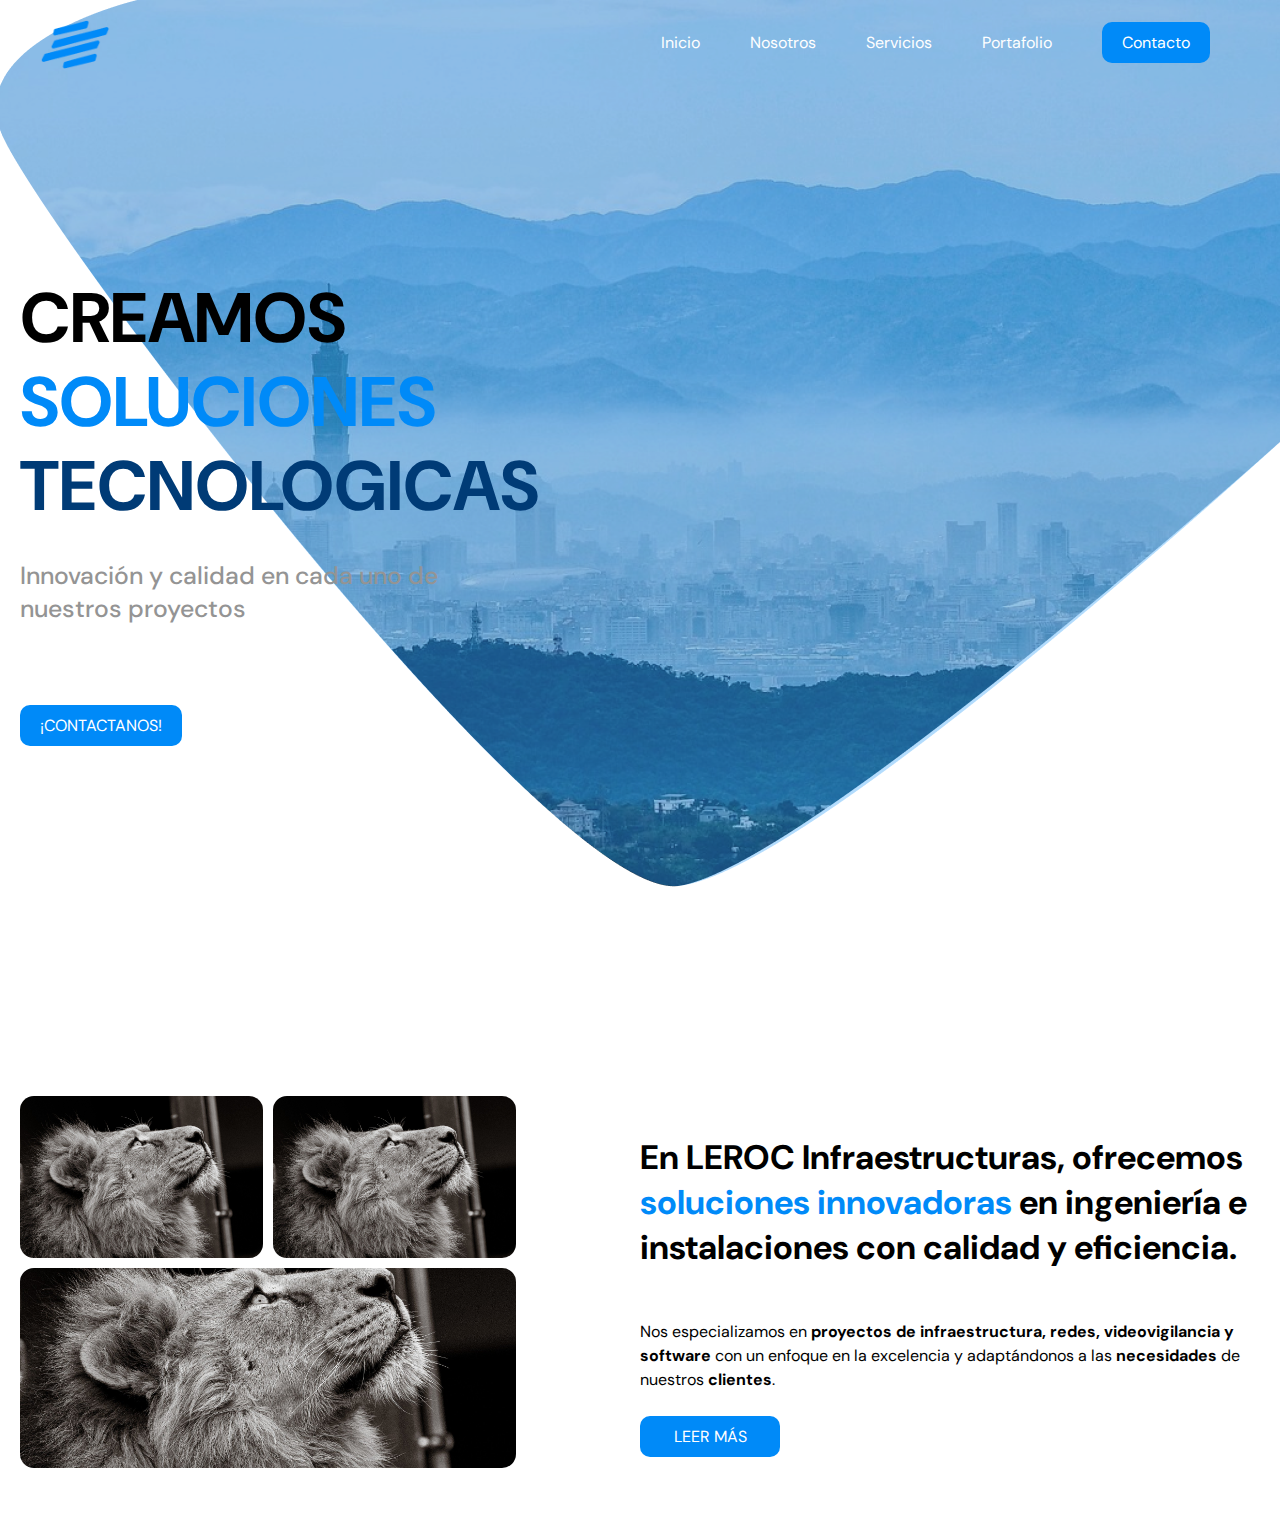
==== index.html @ 9744e95a "Primer Commit" ====
<!DOCTYPE html>
<html lang="es">
<head>
    <meta charset="UTF-8">
    <meta name="viewport" content="width=device-width, initial-scale=1.0">
    <title>Leroc Infraestructuras</title>
    <link rel="stylesheet" href="https://fonts.googleapis.com/css2?family=DM+Sans:wght@400;700&display=swap">
    <link rel="stylesheet" href="css/inicio.css">
    <link rel="icon"  href="images/logochido.png" type="image/x-icon">
</head>
<body>
    <div class="contenedor-principal">
        <header class="main-header slide-in-fwd-center">
            <div class="logo">
                <a href="#inicio">
                    <img src="images/logochido.png" id="logo" alt="Leroc Infraestructuras Logo">
                </a>
            </div>
            <nav class="nav-menu">
                <ul>
                    <li><a href="#inicio">Inicio</a></li>
                    <li><a href="#nosotros">Nosotros</a></li>
                    <li><a href="#servicios">Servicios</a></li>
                    <li><a href="#portafolio">Portafolio</a></li>
                    <li><a href="#contacto" class="btn-contacto btn-contacto">Contacto</a></li>
                </ul>
            </nav>
        </header>
        <section class="hero-content">
            <h1>
                <p class="black-text slide-in-left">CREAMOS</p>
                <p class="blue-text slide-in-left-2">SOLUCIONES</p>
                <p class="dark-blue-text slide-in-left-3">TECNOLOGICAS</p>
            </h1>
            <p class="subtext tracking-in-expand">Innovación y calidad en cada uno de <br> nuestros proyectos</p>
            <a href="#contacto" class="btn-contacto slide-in-left-3">¡CONTACTANOS!</a>
        </section>
        <section class="services-section">
            <div class="services-container">
                <div class="services-images">
                    <img src="images/test.jpg" alt="Service 1" class="service-image">
                    <img src="images/test.jpg" alt="Service 2" class="service-image">
                    <img src="images/test.jpg" alt="Service 3" class="service-image large-image">
                </div>
                <div class="services-content">
                    <h2>En LEROC Infraestructuras, ofrecemos <span class="highlight">soluciones innovadoras</span> en ingeniería e instalaciones con calidad y eficiencia.</h2>
                    <p>Nos especializamos en <strong>proyectos de infraestructura, redes, videovigilancia y software</strong> con un enfoque en la excelencia y adaptándonos a las <strong>necesidades</strong> de nuestros <strong>clientes</strong>.</p>
                    <a href="#" class="cta-button">LEER MÁS</a>
                </div>
            </div>
        </section>
    </div>
</body>
</html>
---- css/inicio.css ----
body {
    background-image: url('../images/background_inicio.png');
    background-repeat: no-repeat;
    background-position: top right;
    margin: 0;
    padding: 0;
    font-family: 'DM Sans', sans-serif;
}


/* Contenedor Principal */
.contenedor-principal {
    max-width: 1500px;
    margin: 0 auto;
    padding: 0 20px;
}

#logo {
    width: 70px;
    cursor: pointer;
}

.slide-in-fwd-center {
	-webkit-animation: slide-in-fwd-center 1.6s cubic-bezier(0.250, 0.460, 0.450, 0.940) both;
	animation: slide-in-fwd-center 1.6s cubic-bezier(0.250, 0.460, 0.450, 0.940) both;
}

.main-header {
    background-color: transparent;
    padding: 20px;
    display: flex;
    justify-content: space-between;
    align-items: center;
    margin-bottom: 100px;
}

.nav-menu ul {
    list-style-type: none;
    padding: 0;
    margin: 0;
    display: flex;
}

.nav-menu ul li {
    margin-left: 20px;
    margin-right: 30px;
}

.nav-menu ul li a {
    text-decoration: none;
    color: white;
    font-weight: 400;
    letter-spacing: 0px;
}

/* Estilos para el texto principal */
.hero-content {
    text-align: left;
    padding: 50px 0;
}

.hero-content h1 {
    font-size: 3rem;
    font-weight: 700;
    line-height: 1.2;
    margin-bottom: 30px;
}

.hero-content h1 p {
    margin: 0; /* Remueve los márgenes por defecto de los párrafos */
    padding: 0; /* Remueve cualquier padding */
    font-size: 70px;
}

.slide-in-left {
	-webkit-animation: slide-in-left 0.3s cubic-bezier(0.250, 0.460, 0.450, 0.940) both;
	animation: slide-in-left 0.3s cubic-bezier(0.250, 0.460, 0.450, 0.940) both;
}

.slide-in-left-2 {
	-webkit-animation: slide-in-left 0.6s cubic-bezier(0.250, 0.460, 0.450, 0.940) both;
	animation: slide-in-left 0.6s cubic-bezier(0.250, 0.460, 0.450, 0.940) both;
}

.slide-in-left-3 {
	-webkit-animation: slide-in-left 0.9s cubic-bezier(0.250, 0.460, 0.450, 0.940) both;
	animation: slide-in-left 0.9s cubic-bezier(0.250, 0.460, 0.450, 0.940) both;
}

.black-text {
    color: black;
}

.blue-text {
    color: #008AF8;
}

.dark-blue-text {
    color: #003B76;
}

.subtext {
    font-size: 1.55rem;
    color: #949494;
    margin-bottom: 90px;
    font-weight: 500;
}

.tracking-in-expand {
	-webkit-animation: tracking-in-expand 0.9s cubic-bezier(0.215, 0.610, 0.355, 1.000) both;
	animation: tracking-in-expand 0.9s cubic-bezier(0.215, 0.610, 0.355, 1.000) both;
}

/* Estilos para el botón */
.btn-contacto {
    background-color: #008AF8;
    color: white;
    padding: 10px 20px;
    border-radius: 10px;
    text-decoration: none;
    display: inline-block;
    transition: background-color 0.3s ease;
    margin-top: -10px;
    cursor: pointer; /* Añadido para mejorar la usabilidad */
    font-weight: 400; /* Cambia a fuente regular */
}


.btn-contacto:hover {
    background-color: #005f99;
}

.bounce-top {
	-webkit-animation: bounce-top 1s both;
	animation: bounce-top 1s both;
}

.services-section {
    padding: 50px 0;
    margin-top: 100px;
}

.services-container {
    max-width: 1500px;
    margin: 0 auto;
    display: flex;
    justify-content: space-between;
    align-items: center;
    margin-top: 150px;
}

.services-images {
    width: 40%;
    display: grid;
    grid-template-columns: repeat(2, 1fr);
    grid-gap: 10px;

}

.service-image {
    width: 100%;
    height: auto;
    object-fit: cover;
    border-radius: 14px;
}

.large-image {
    grid-column: 1 / span 2;
    border-radius: 14px;
    height: 200px;
}

.services-content {
    width: 50%;
}

.services-content h2 {
    font-size: 34px;
    margin-bottom: 50px;
}

.highlight {
    color: #008AF8;
}

.services-content p {
    font-size: 16px;
    line-height: 1.5;
    margin-bottom: 24px;
}

.cta-button {
    display: inline-block;
    padding: 10px 20px;
    background-color: #008AF8;
    color: white;
    text-decoration: none;
    border-radius: 10px;
    font-weight: bold;
    width: 100px;
    text-align: center;
    font-weight: 400;
}

/* Responsive adjustments */
@media (max-width: 768px) {
    .services-container {
        flex-direction: column;
    }

    .services-images, .services-content {
        width: 100%;
    }

    .services-images {
        margin-bottom: 30px;
    }
}


/* Animaciones */

/* Animación para el h1 del header*/

@-webkit-keyframes slide-in-left {
    0% {
    -webkit-transform: translateX(-1000px);
    transform: translateX(-1000px);
    opacity: 0;
    }
    100% {
    -webkit-transform: translateX(0);
    transform: translateX(0);
    opacity: 1;
    }
}
@keyframes slide-in-left {
    0% {
    -webkit-transform: translateX(-1000px);
    transform: translateX(-1000px);
    opacity: 0;
    }
    100% {
    -webkit-transform: translateX(0);
    transform: translateX(0);
    opacity: 1;
    }
}

/* Animación para el Logotipo del header */

@-webkit-keyframes slide-in-fwd-center {
    0% {
    -webkit-transform: translateZ(-1400px);
    transform: translateZ(-1400px);
    opacity: 0;
    }
    100% {
    -webkit-transform: translateZ(0);
    transform: translateZ(0);
    opacity: 1;
    }
}
@keyframes slide-in-fwd-center {
    0% {
    -webkit-transform: translateZ(-1400px);
    transform: translateZ(-1400px);
    opacity: 0;
    }
    100% {
    -webkit-transform: translateZ(0);
    transform: translateZ(0);
    opacity: 1;
    }
}

/* Animación para el subtext */

@-webkit-keyframes tracking-in-expand {
    0% {
    letter-spacing: -0.5em;
    opacity: 0;
    }
    40% {
    opacity: 0.6;
    }
    100% {
    opacity: 1;
    }
}
@keyframes tracking-in-expand {
    0% {
    letter-spacing: -0.5em;
    opacity: 0;
    }
    40% {
    opacity: 0.6;
    }
    100% {
    opacity: 1;
    }
}


/* Animación para el botón de ¡CONTACTANOS! */

@-webkit-keyframes bounce-top {
    0% {
    -webkit-transform: translateY(-45px);
    transform: translateY(-45px);
    -webkit-animation-timing-function: ease-in;
    animation-timing-function: ease-in;
    opacity: 1;
    }
    24% {
    opacity: 1;
    }
    40% {
    -webkit-transform: translateY(-24px);
    transform: translateY(-24px);
    -webkit-animation-timing-function: ease-in;
    animation-timing-function: ease-in;
    }
    65% {
    -webkit-transform: translateY(-12px);
    transform: translateY(-12px);
    -webkit-animation-timing-function: ease-in;
    animation-timing-function: ease-in;
    }
    82% {
    -webkit-transform: translateY(-6px);
    transform: translateY(-6px);
    -webkit-animation-timing-function: ease-in;
    animation-timing-function: ease-in;
    }
    93% {
    -webkit-transform: translateY(-4px);
    transform: translateY(-4px);
    -webkit-animation-timing-function: ease-in;
    animation-timing-function: ease-in;
    }
    25%,
    55%,
    75%,
    87% {
    -webkit-transform: translateY(0px);
    transform: translateY(0px);
    -webkit-animation-timing-function: ease-out;
    animation-timing-function: ease-out;
    }
    100% {
    -webkit-transform: translateY(0px);
    transform: translateY(0px);
    -webkit-animation-timing-function: ease-out;
    animation-timing-function: ease-out;
    opacity: 1;
    }
}
@keyframes bounce-top {
    0% {
    -webkit-transform: translateY(-45px);
    transform: translateY(-45px);
    -webkit-animation-timing-function: ease-in;
    animation-timing-function: ease-in;
    opacity: 1;
    }
    24% {
    opacity: 1;
    }
    40% {
    -webkit-transform: translateY(-24px);
    transform: translateY(-24px);
    -webkit-animation-timing-function: ease-in;
    animation-timing-function: ease-in;
    }
    65% {
    -webkit-transform: translateY(-12px);
    transform: translateY(-12px);
    -webkit-animation-timing-function: ease-in;
    animation-timing-function: ease-in;
    }
    82% {
    -webkit-transform: translateY(-6px);
    transform: translateY(-6px);
    -webkit-animation-timing-function: ease-in;
    animation-timing-function: ease-in;
    }
    93% {
    -webkit-transform: translateY(-4px);
    transform: translateY(-4px);
    -webkit-animation-timing-function: ease-in;
    animation-timing-function: ease-in;
    }
    25%,
    55%,
    75%,
    87% {
    -webkit-transform: translateY(0px);
    transform: translateY(0px);
    -webkit-animation-timing-function: ease-out;
    animation-timing-function: ease-out;
    }
    100% {
    -webkit-transform: translateY(0px);
    transform: translateY(0px);
    -webkit-animation-timing-function: ease-out;
    animation-timing-function: ease-out;
    opacity: 1;
    }
}
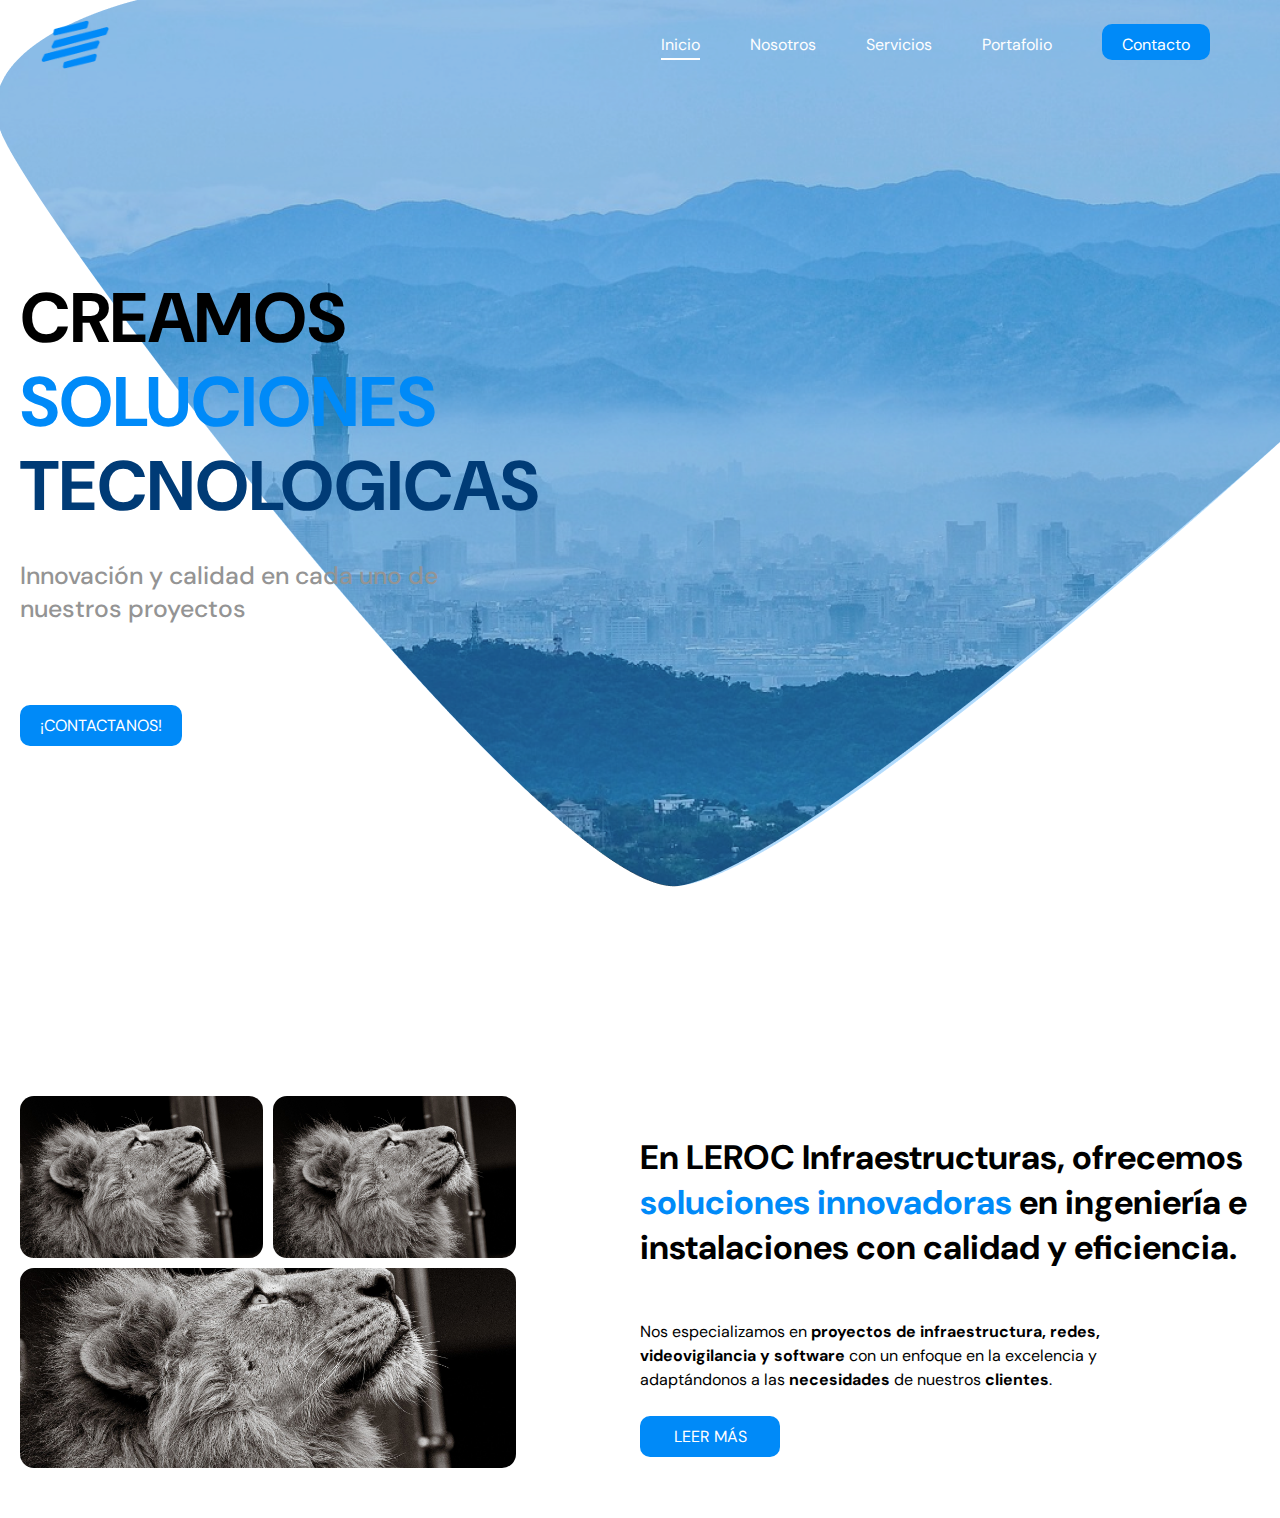
==== commit e4e15257: "Estilos necesarios para header y documentacion del css y js" ====
--- a/index.html
+++ b/index.html
@@ -18,7 +18,7 @@
             </div>
             <nav class="nav-menu">
                 <ul>
-                    <li><a href="#inicio">Inicio</a></li>
+                    <li><a href="#inicio" class="active">Inicio</a></li>
                     <li><a href="#nosotros">Nosotros</a></li>
                     <li><a href="#servicios">Servicios</a></li>
                     <li><a href="#portafolio">Portafolio</a></li>
@@ -35,14 +35,14 @@
             <p class="subtext tracking-in-expand">Innovación y calidad en cada uno de <br> nuestros proyectos</p>
             <a href="#contacto" class="btn-contacto slide-in-left-3">¡CONTACTANOS!</a>
         </section>
-        <section class="services-section">
-            <div class="services-container">
-                <div class="services-images">
-                    <img src="images/test.jpg" alt="Service 1" class="service-image">
-                    <img src="images/test.jpg" alt="Service 2" class="service-image">
-                    <img src="images/test.jpg" alt="Service 3" class="service-image large-image">
+        <section class="nosotros-section">
+            <div class="nosotros-container">
+                <div class="nosotros-images">
+                    <img src="images/test.jpg" alt="Service 1" class="nosotros-image">
+                    <img src="images/test.jpg" alt="Service 2" class="nosotros-image">
+                    <img src="images/test.jpg" alt="Service 3" class="nosotros-image large-image">
                 </div>
-                <div class="services-content">
+                <div class="nosotros-content">
                     <h2>En LEROC Infraestructuras, ofrecemos <span class="highlight">soluciones innovadoras</span> en ingeniería e instalaciones con calidad y eficiencia.</h2>
                     <p>Nos especializamos en <strong>proyectos de infraestructura, redes, videovigilancia y software</strong> con un enfoque en la excelencia y adaptándonos a las <strong>necesidades</strong> de nuestros <strong>clientes</strong>.</p>
                     <a href="#" class="cta-button">LEER MÁS</a>
--- a/css/inicio.css
+++ b/css/inicio.css
@@ -4,16 +4,17 @@
     background-position: top right;
     margin: 0;
     padding: 0;
-    font-family: 'DM Sans', sans-serif;
-}
-
-
+    font-family: 'DM Sans', sans-serif; /* Fuente que usamos en todo el texto de la página web */
+}
+
+/* Estilos del contenedor HERO */
 /* Contenedor Principal */
 .contenedor-principal {
     max-width: 1500px;
     margin: 0 auto;
     padding: 0 20px;
 }
+/* eSTILOS PARA EL LOGO */
 
 #logo {
     width: 70px;
@@ -25,6 +26,7 @@
 	animation: slide-in-fwd-center 1.6s cubic-bezier(0.250, 0.460, 0.450, 0.940) both;
 }
 
+/* Estilos del header */
 .main-header {
     background-color: transparent;
     padding: 20px;
@@ -51,6 +53,24 @@
     color: white;
     font-weight: 400;
     letter-spacing: 0px;
+    position: relative;
+    padding-bottom: 5px;
+}
+
+.nav-menu ul li a::after {
+    content: '';
+    position: absolute;
+    left: 0;
+    bottom: 0;
+    width: 100%;
+    height: 2px;
+    background-color: white;
+    transform: scaleX(0);
+    transition: transform 0.3s ease-in-out;
+}
+
+.nav-menu ul li a.active::after {
+    transform: scaleX(1);
 }
 
 /* Estilos para el texto principal */
@@ -111,7 +131,7 @@
 	animation: tracking-in-expand 0.9s cubic-bezier(0.215, 0.610, 0.355, 1.000) both;
 }
 
-/* Estilos para el botón */
+/* Estilos para el botón ¡CONTACTENOS!*/
 .btn-contacto {
     background-color: #008AF8;
     color: white;
@@ -135,12 +155,16 @@
 	animation: bounce-top 1s both;
 }
 
-.services-section {
+/*////////////////////////////////////////////////////////////////////////////*/
+
+/* Estilos para la sección de nosotros */
+
+.nosotros-section {
     padding: 50px 0;
     margin-top: 100px;
 }
 
-.services-container {
+.nosotros-container {
     max-width: 1500px;
     margin: 0 auto;
     display: flex;
@@ -149,7 +173,7 @@
     margin-top: 150px;
 }
 
-.services-images {
+.nosotros-images {
     width: 40%;
     display: grid;
     grid-template-columns: repeat(2, 1fr);
@@ -157,7 +181,7 @@
 
 }
 
-.service-image {
+.nosotros-image {
     width: 100%;
     height: auto;
     object-fit: cover;
@@ -170,11 +194,11 @@
     height: 200px;
 }
 
-.services-content {
+.nosotros-content {
     width: 50%;
 }
 
-.services-content h2 {
+.nosotros-content h2 {
     font-size: 34px;
     margin-bottom: 50px;
 }
@@ -183,10 +207,11 @@
     color: #008AF8;
 }
 
-.services-content p {
+.nosotros-content p {
     font-size: 16px;
     line-height: 1.5;
     margin-bottom: 24px;
+    max-width: 85%;
 }
 
 .cta-button {
@@ -217,6 +242,7 @@
     }
 }
 
+/*////////////////////////////////////////////////////////////////////////////*/
 
 /* Animaciones */
 
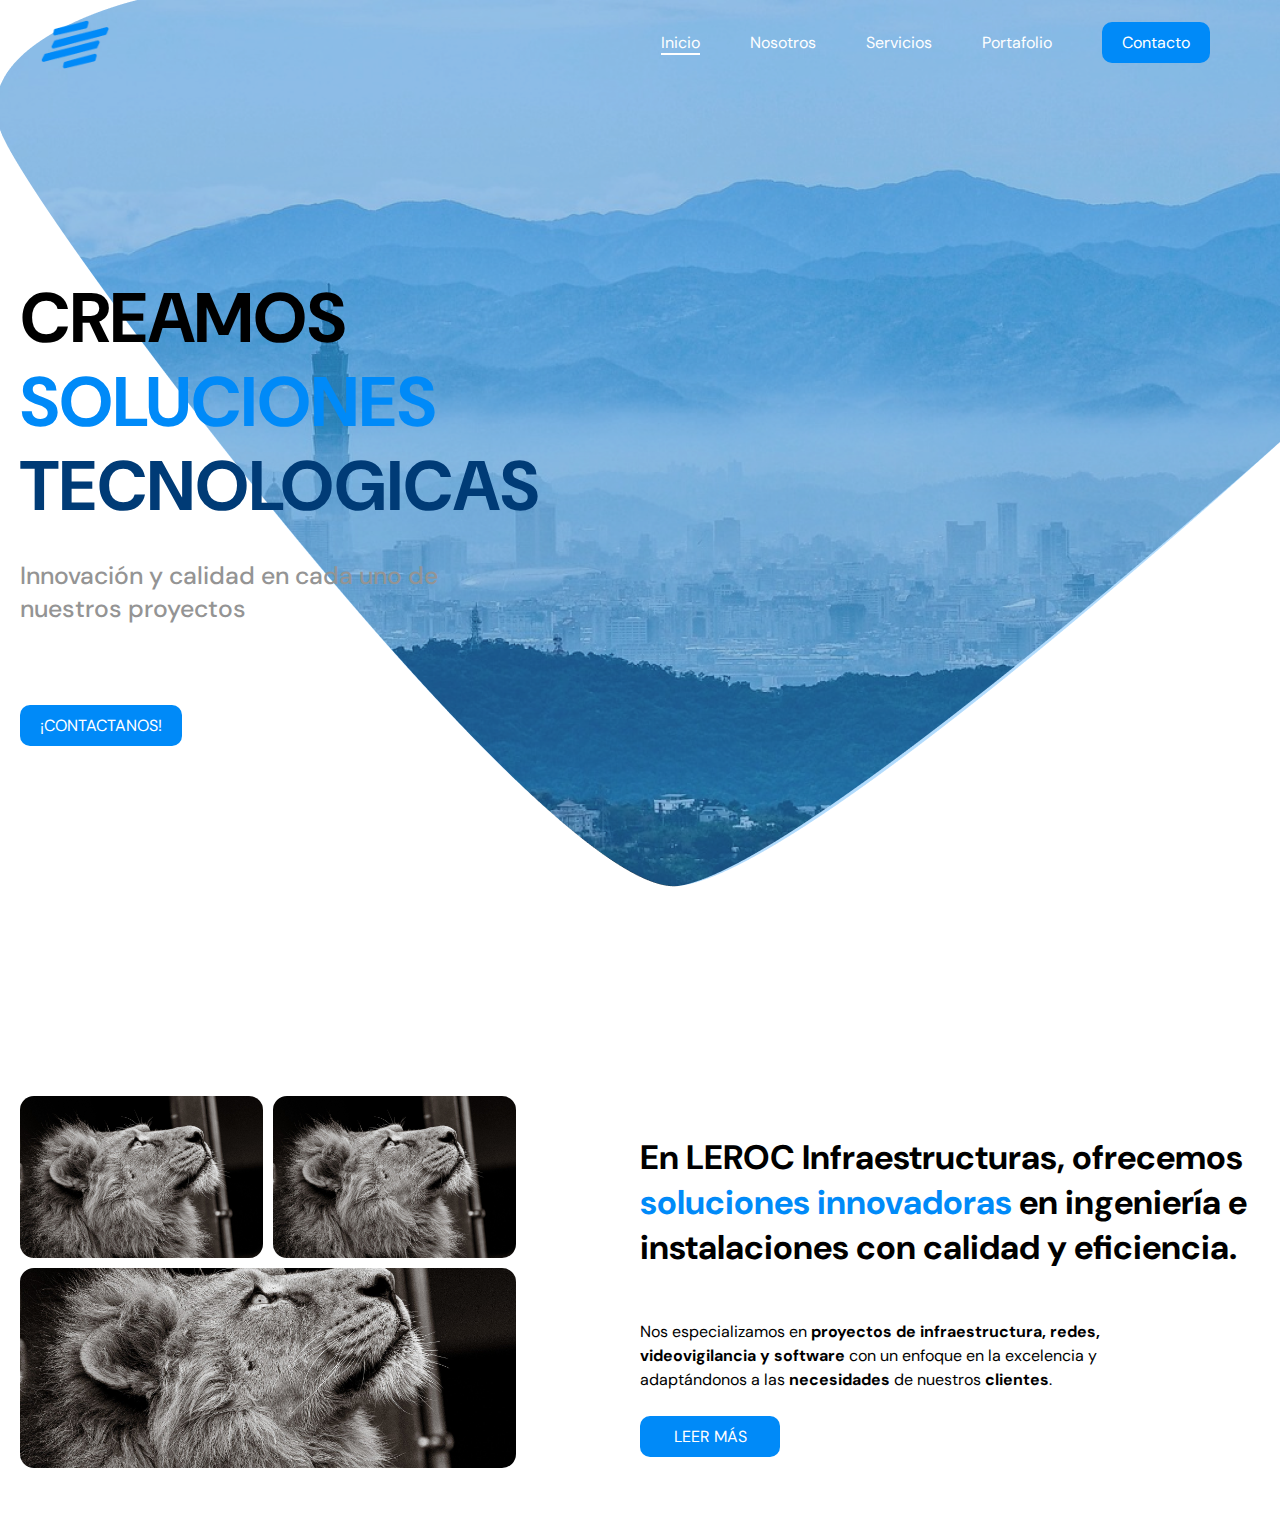
==== commit 0406aa0d: "Header fixed, line white done, except contact buton option in menu nv" ====
--- a/index.html
+++ b/index.html
@@ -10,19 +10,19 @@
 </head>
 <body>
     <div class="contenedor-principal">
-        <header class="main-header slide-in-fwd-center">
+        <header class="main-header">
             <div class="logo">
-                <a href="#inicio">
+                <a href="/index.html">
                     <img src="images/logochido.png" id="logo" alt="Leroc Infraestructuras Logo">
                 </a>
             </div>
             <nav class="nav-menu">
                 <ul>
-                    <li><a href="#inicio" class="active">Inicio</a></li>
-                    <li><a href="#nosotros">Nosotros</a></li>
-                    <li><a href="#servicios">Servicios</a></li>
-                    <li><a href="#portafolio">Portafolio</a></li>
-                    <li><a href="#contacto" class="btn-contacto btn-contacto">Contacto</a></li>
+                    <li><a href="/index.html" class="active">Inicio</a></li>
+                    <li><a href="/pages/nosotros.html">Nosotros</a></li>
+                    <li><a href="/servicios">Servicios</a></li>
+                    <li><a href="/portafolio">Portafolio</a></li>
+                    <li><a href="/contacto" class="btn-contacto btn-contacto">Contacto</a></li>
                 </ul>
             </nav>
         </header>
@@ -32,15 +32,15 @@
                 <p class="blue-text slide-in-left-2">SOLUCIONES</p>
                 <p class="dark-blue-text slide-in-left-3">TECNOLOGICAS</p>
             </h1>
-            <p class="subtext tracking-in-expand">Innovación y calidad en cada uno de <br> nuestros proyectos</p>
-            <a href="#contacto" class="btn-contacto slide-in-left-3">¡CONTACTANOS!</a>
+            <p class="subtext">Innovación y calidad en cada uno de <br> nuestros proyectos</p>
+            <a href="#contacto" class="btn-contacto">¡CONTACTANOS!</a>
         </section>
         <section class="nosotros-section">
             <div class="nosotros-container">
                 <div class="nosotros-images">
-                    <img src="images/test.jpg" alt="Service 1" class="nosotros-image">
-                    <img src="images/test.jpg" alt="Service 2" class="nosotros-image">
-                    <img src="images/test.jpg" alt="Service 3" class="nosotros-image large-image">
+                    <img src="images/test.jpg" alt="Service 1" class="nosotros-image slide-in-bottom">
+                    <img src="images/test.jpg" alt="Service 2" class="nosotros-image slide-in-bottom-2">
+                    <img src="images/test.jpg" alt="Service 3" class="nosotros-image large-image slide-in-bottom-3">
                 </div>
                 <div class="nosotros-content">
                     <h2>En LEROC Infraestructuras, ofrecemos <span class="highlight">soluciones innovadoras</span> en ingeniería e instalaciones con calidad y eficiencia.</h2>
--- a/css/inicio.css
+++ b/css/inicio.css
@@ -36,6 +36,7 @@
     margin-bottom: 100px;
 }
 
+/* Estilos existentes para el menú de navegación */
 .nav-menu ul {
     list-style-type: none;
     padding: 0;
@@ -54,25 +55,40 @@
     font-weight: 400;
     letter-spacing: 0px;
     position: relative;
-    padding-bottom: 5px;
-}
-
+}
+
+/* Estilo para la línea indicadora */
 .nav-menu ul li a::after {
     content: '';
     position: absolute;
+    bottom: -2px;
     left: 0;
-    bottom: 0;
     width: 100%;
     height: 2px;
     background-color: white;
-    transform: scaleX(0);
-    transition: transform 0.3s ease-in-out;
-}
-
+    opacity: 0;
+    transition: opacity 0.3s ease;
+}
+
+/* Mostrar la línea para el elemento activo */
 .nav-menu ul li a.active::after {
-    transform: scaleX(1);
-}
-
+    opacity: 1;
+}
+
+/* No mostrar la línea para la opción de contacto */
+.nav-menu ul li a.btn-contacto::after {
+    display: none;
+}
+
+/* Ocultar la línea activa cuando se hace hover en otras opciones */
+.nav-menu ul:hover li a.active::after {
+    opacity: 0;
+}
+
+/* Mostrar la línea en hover, excepto para la opción de contacto */
+.nav-menu ul li a:not(.btn-contacto):hover::after {
+    opacity: 1;
+}
 /* Estilos para el texto principal */
 .hero-content {
     text-align: left;
@@ -433,6 +449,4 @@
     animation-timing-function: ease-out;
     opacity: 1;
     }
-}
-
-
+}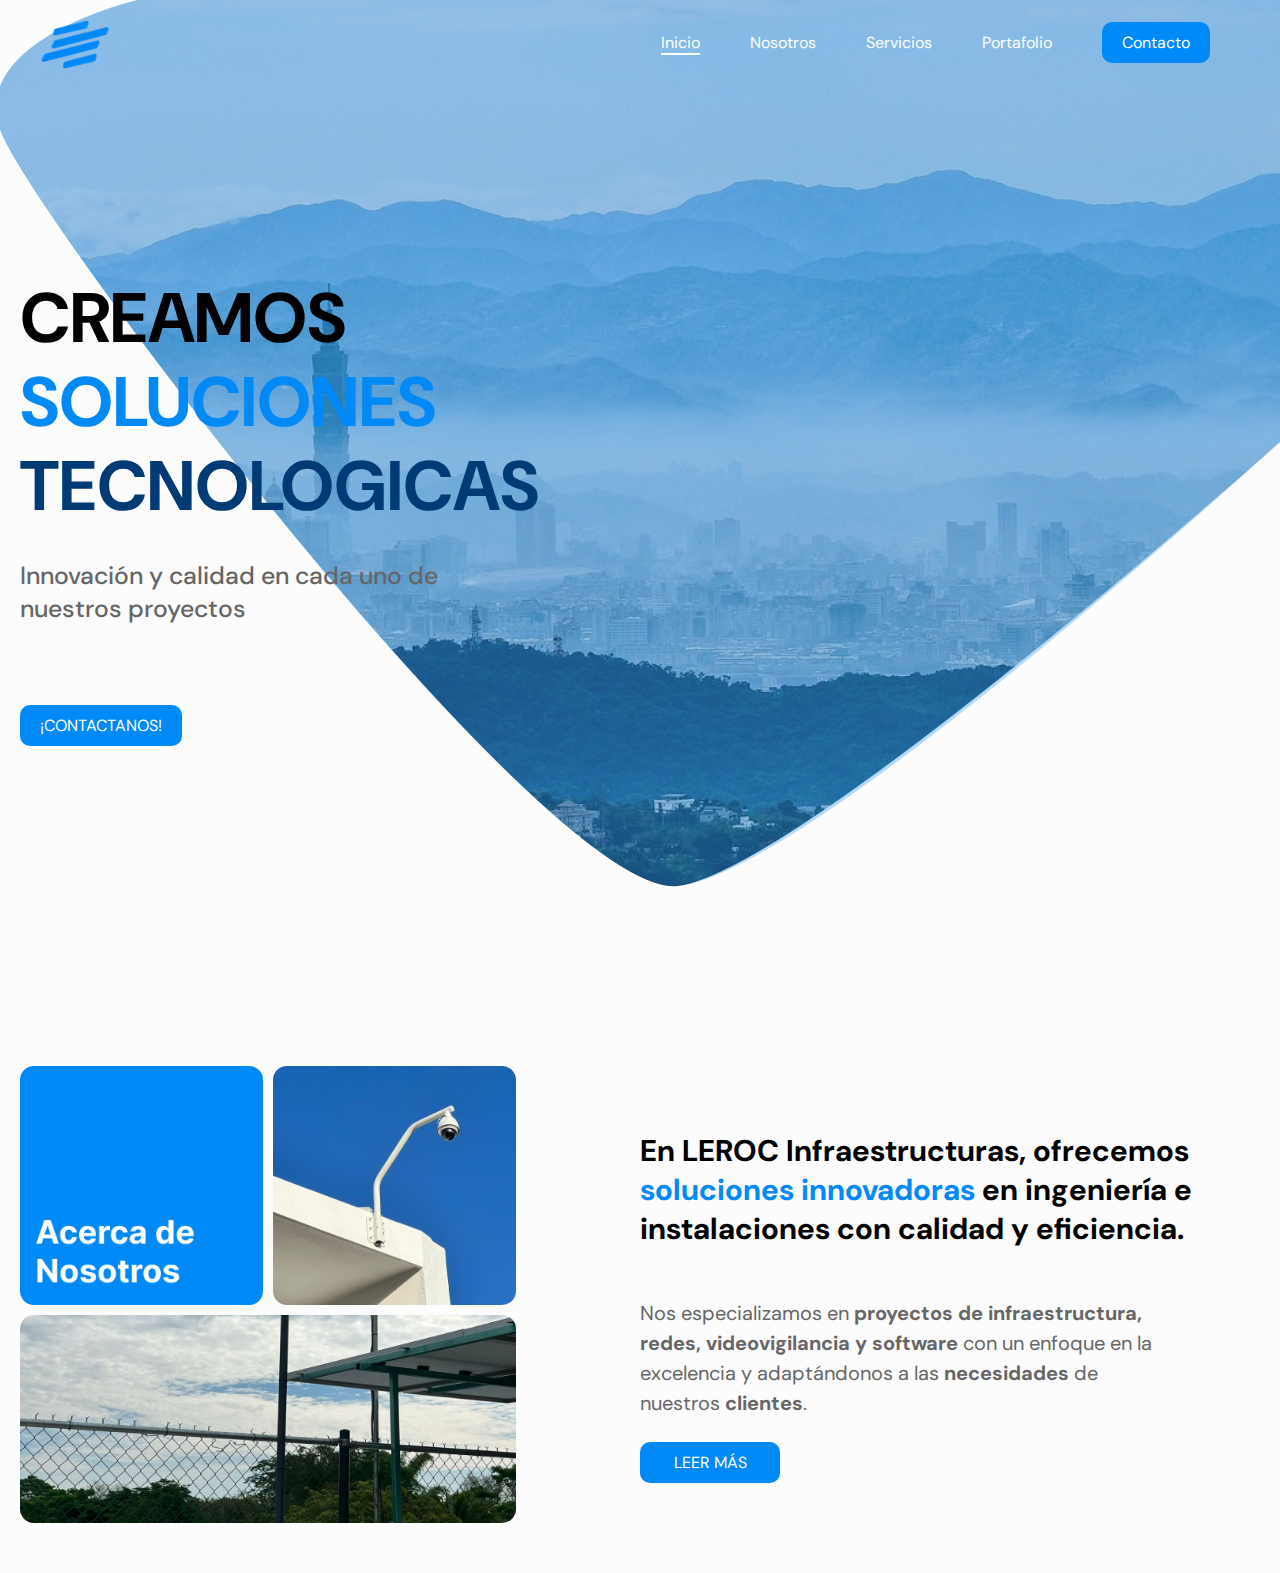
==== commit bcd8d88c: "uwu" ====
--- a/index.html
+++ b/index.html
@@ -38,9 +38,9 @@
         <section class="nosotros-section">
             <div class="nosotros-container">
                 <div class="nosotros-images">
-                    <img src="images/test.jpg" alt="Service 1" class="nosotros-image slide-in-bottom">
-                    <img src="images/test.jpg" alt="Service 2" class="nosotros-image slide-in-bottom-2">
-                    <img src="images/test.jpg" alt="Service 3" class="nosotros-image large-image slide-in-bottom-3">
+                    <img src="images/AcercadeNosotros.png" alt="Service 1" class="nosotros-image slide-in-bottom">
+                    <img src="images/Camara.png" alt="Service 2" class="nosotros-image slide-in-bottom-2">
+                    <img src="images/Infraestructura.png" alt="Service 3" class="nosotros-image large-image slide-in-bottom-3">
                 </div>
                 <div class="nosotros-content">
                     <h2>En LEROC Infraestructuras, ofrecemos <span class="highlight">soluciones innovadoras</span> en ingeniería e instalaciones con calidad y eficiencia.</h2>
@@ -49,6 +49,11 @@
                 </div>
             </div>
         </section>
+        <section class="servicios-section">
+            <div class="servicios-container">
+                
+            </div>
+        </section>
     </div>
 </body>
 </html>
--- a/css/inicio.css
+++ b/css/inicio.css
@@ -1,16 +1,18 @@
 body {
+    margin: 0;
+    padding: 0;
+    font-family: 'DM Sans', sans-serif; /* Fuente que usamos en todo el texto de la página web */
+    background-color: #FCFCFC;
     background-image: url('../images/background_inicio.png');
     background-repeat: no-repeat;
     background-position: top right;
-    margin: 0;
-    padding: 0;
-    font-family: 'DM Sans', sans-serif; /* Fuente que usamos en todo el texto de la página web */
 }
 
 /* Estilos del contenedor HERO */
 /* Contenedor Principal */
 .contenedor-principal {
     max-width: 1500px;
+    background-size: 1000px;
     margin: 0 auto;
     padding: 0 20px;
 }
@@ -137,7 +139,7 @@
 
 .subtext {
     font-size: 1.55rem;
-    color: #949494;
+    color: #666666;
     margin-bottom: 90px;
     font-weight: 500;
 }
@@ -186,7 +188,7 @@
     display: flex;
     justify-content: space-between;
     align-items: center;
-    margin-top: 150px;
+    margin-top: 120px;
 }
 
 .nosotros-images {
@@ -207,7 +209,7 @@
 .large-image {
     grid-column: 1 / span 2;
     border-radius: 14px;
-    height: 200px;
+    height: 237.px;
 }
 
 .nosotros-content {
@@ -215,8 +217,8 @@
 }
 
 .nosotros-content h2 {
-    font-size: 34px;
-    margin-bottom: 50px;
+    font-size: 30px;
+    margin-bottom: 50px;;
 }
 
 .highlight {
@@ -224,10 +226,11 @@
 }
 
 .nosotros-content p {
-    font-size: 16px;
+    font-size: 20px;
     line-height: 1.5;
     margin-bottom: 24px;
     max-width: 85%;
+    color: #666666;
 }
 
 .cta-button {
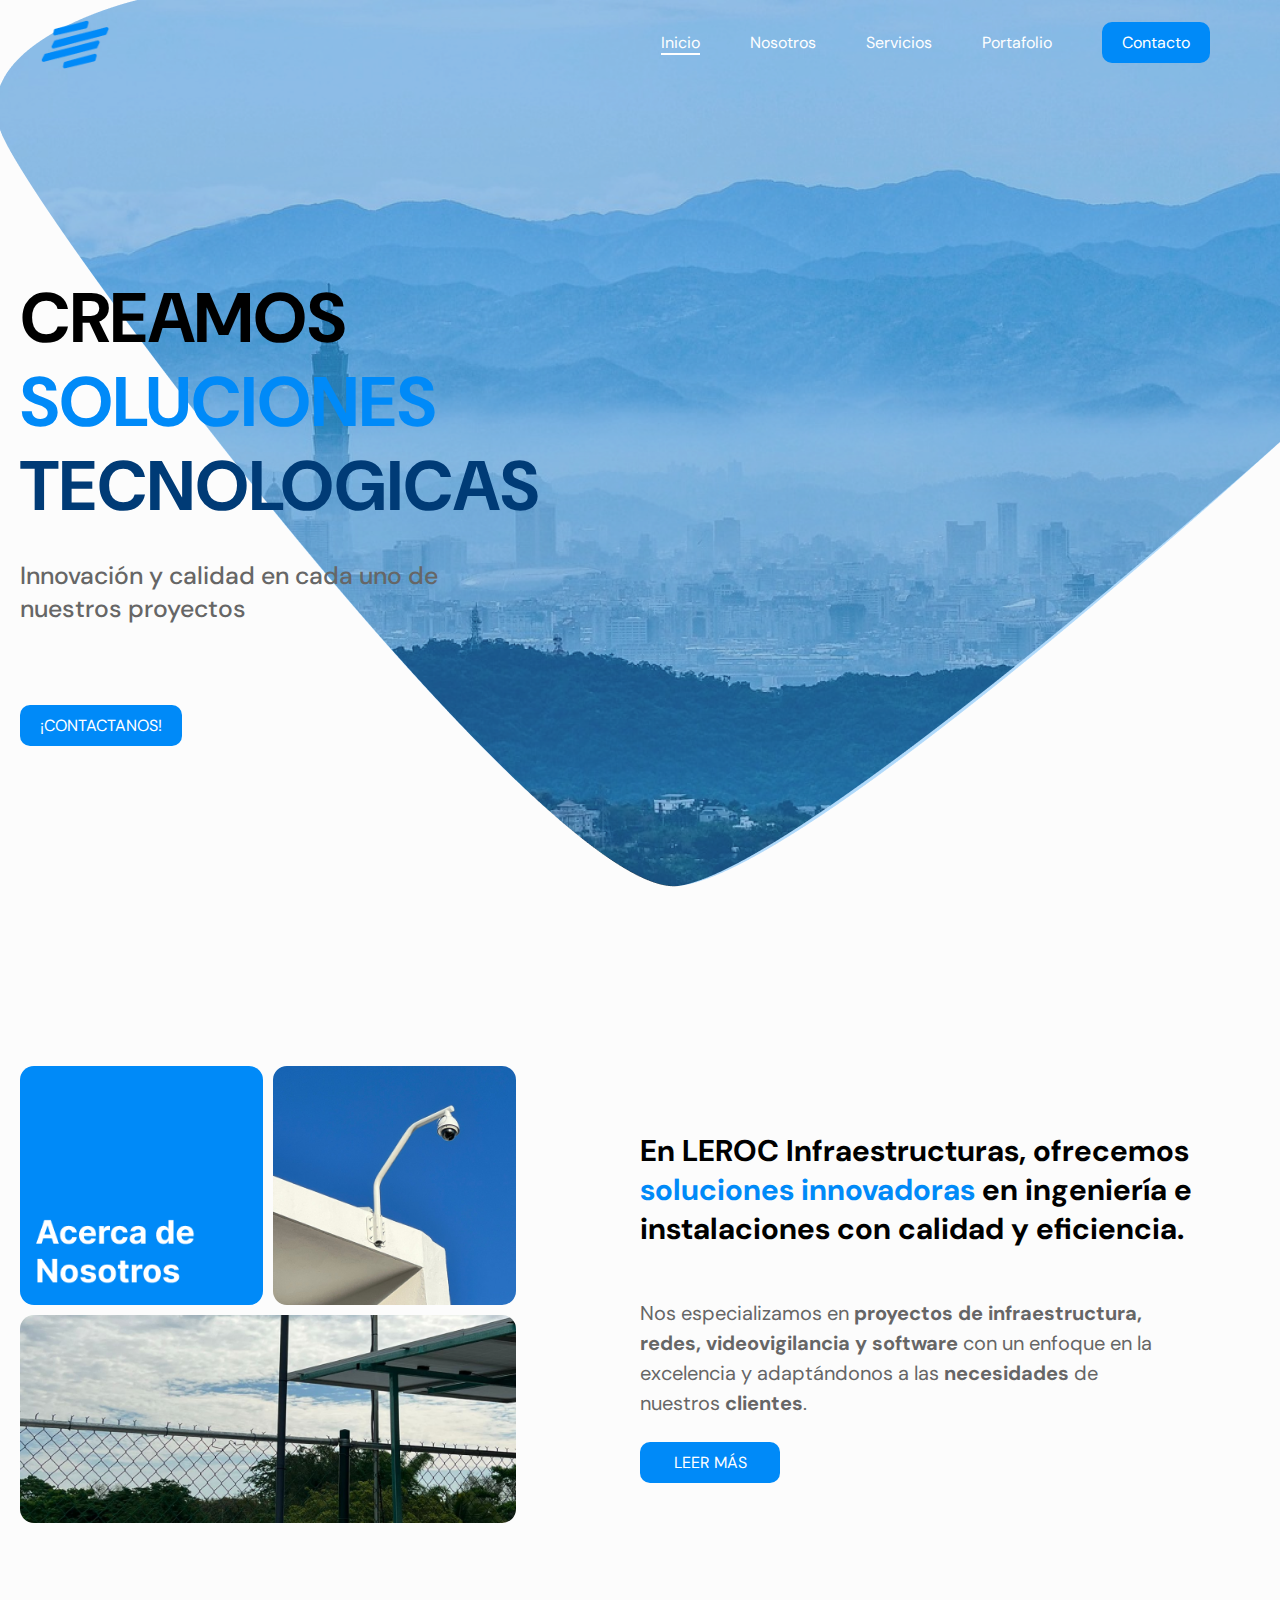
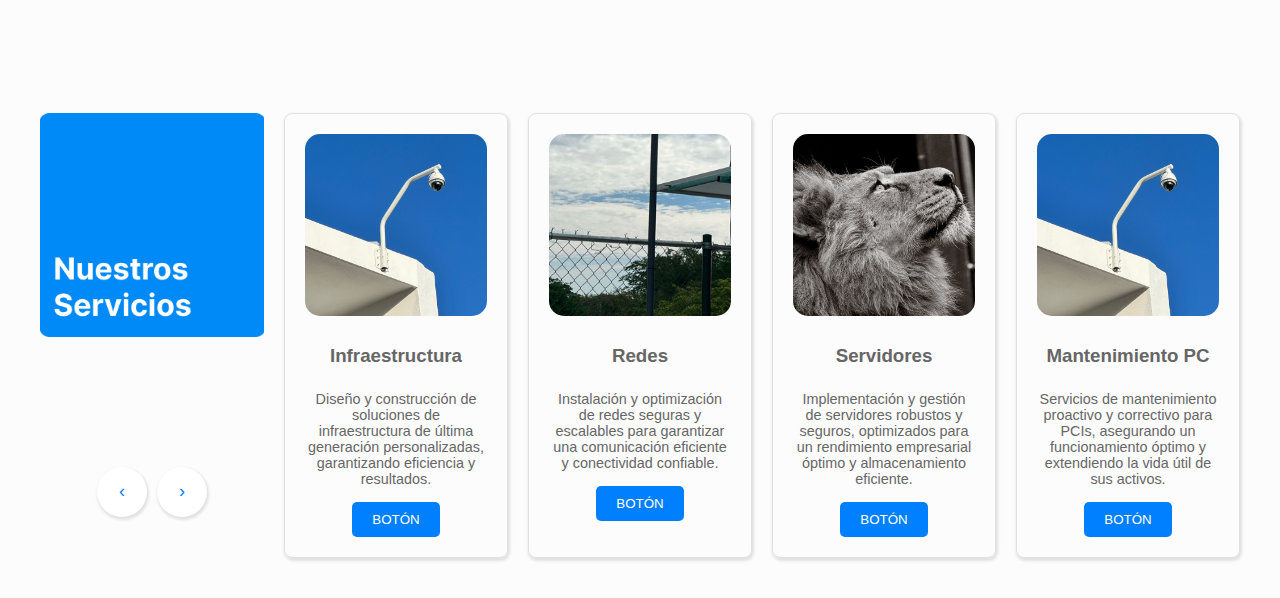
==== commit c7cb1e2b: "Servicios add" ====
--- a/index.html
+++ b/index.html
@@ -19,7 +19,7 @@
             <nav class="nav-menu">
                 <ul>
                     <li><a href="/index.html" class="active">Inicio</a></li>
-                    <li><a href="/pages/nosotros.html">Nosotros</a></li>
+                    <li><a href="/nosotros.html">Nosotros</a></li>
                     <li><a href="/servicios">Servicios</a></li>
                     <li><a href="/portafolio">Portafolio</a></li>
                     <li><a href="/contacto" class="btn-contacto btn-contacto">Contacto</a></li>
@@ -51,7 +51,37 @@
         </section>
         <section class="servicios-section">
             <div class="servicios-container">
-                
+                <div class="main-image-container">
+                    <img src="images/NuestrosServicios.png" alt="Imagen principal" class="main-image">
+                    <div class="navigation">
+                        <button class="nav-arrow">&#8249;</button>
+                        <button class="nav-arrow">&#8250;</button>
+                    </div>
+                </div>
+                <div class="service-item">
+                    <img src="images/Camara.png" alt="Servicio 1" class="service-image">
+                    <h3 class="service-title">Infraestructura</h3>
+                    <p class="service-description">Diseño y construcción de soluciones de infraestructura de última generación personalizadas, garantizando eficiencia y resultados.</p>
+                    <button class="service-button">BOTÓN</button>
+                </div>
+                <div class="service-item">
+                    <img src="images/Infraestructura.png" alt="Servicio 2" class="service-image">
+                    <h3 class="service-title">Redes</h3>
+                    <p class="service-description">Instalación y optimización de redes seguras y escalables para garantizar una comunicación eficiente y conectividad confiable.</p>
+                    <button class="service-button">BOTÓN</button>
+                </div>
+                <div class="service-item">
+                    <img src="images/test.jpg" alt="Servicio 3" class="service-image">
+                    <h3 class="service-title">Servidores</h3>
+                    <p class="service-description">Implementación y gestión de servidores robustos y seguros, optimizados para un rendimiento empresarial óptimo y almacenamiento eficiente.</p>
+                    <button class="service-button">BOTÓN</button>
+                </div>
+                <div class="service-item">
+                    <img src="images/Camara.png" alt="Servicio 4" class="service-image">
+                    <h3 class="service-title">Mantenimiento PC</h3>
+                    <p class="service-description">Servicios de mantenimiento proactivo y correctivo para PCIs, asegurando un funcionamiento óptimo y extendiendo la vida útil de sus activos.</p>
+                    <button class="service-button">BOTÓN</button>
+                </div>
             </div>
         </section>
     </div>
--- a/css/inicio.css
+++ b/css/inicio.css
@@ -261,6 +261,99 @@
     }
 }
 
+/* Estilos para la Sección de Servicios */
+
+
+.servicios-section {
+    max-width: 1500px;
+    margin: 0 auto;
+    padding: 20px;
+    font-family: Arial, sans-serif;
+}
+
+.servicios-container {
+    margin-top: 120px;
+    display: grid;
+    grid-template-columns: 1fr 1fr 1fr 1fr 1fr;
+    gap: 20px;
+}
+
+.main-image-container {
+    grid-row: span 2;
+    display: flex;
+    flex-direction: column;
+}
+
+.main-image {
+    width: 100%;
+    height: auto;
+    aspect-ratio: 1;
+    object-fit: cover;
+}
+
+.navigation {
+    display: flex;
+    justify-content: center;
+    gap: 10px;
+    margin-top: 10px;
+}
+
+.nav-arrow {
+    background-color: white;
+    color: #0080ff;
+    border: none;
+    width: 50px;
+    height: 50px;
+    border-radius: 50%;
+    font-size: 18px;
+    cursor: pointer;
+    display: flex;
+    justify-content: center;
+    align-items: center;
+    box-shadow: rgba(0, 0, 0, 0.11) 1px 2px 3px 1px;
+    margin-top: 120px;
+}
+
+.service-item {
+    border: 1px solid #e0e0e0;
+    border-radius: 8px;
+    padding: 20px;
+    display: flex;
+    flex-direction: column;
+    align-items: center;
+    box-shadow: rgba(0, 0, 0, 0.11) 1px 2px 3px 1px
+}
+
+.service-image {
+    width: 100%;
+    aspect-ratio: 1;
+    object-fit: cover;
+    margin-bottom: 10px;
+    border-radius: 15px;
+}
+
+.service-title {
+    font-weight: bold;
+    margin-bottom: 10px;
+    color: #666666;
+}
+
+.service-description {
+    font-size: 0.9em;
+    text-align: center;
+    margin-bottom: 15px;
+    color: #666666;
+}
+
+.service-button {
+    background-color: #0080ff;
+    color: white;
+    border: none;
+    padding: 10px 20px;
+    border-radius: 5px;
+    cursor: pointer;
+}
+
 /*////////////////////////////////////////////////////////////////////////////*/
 
 /* Animaciones */
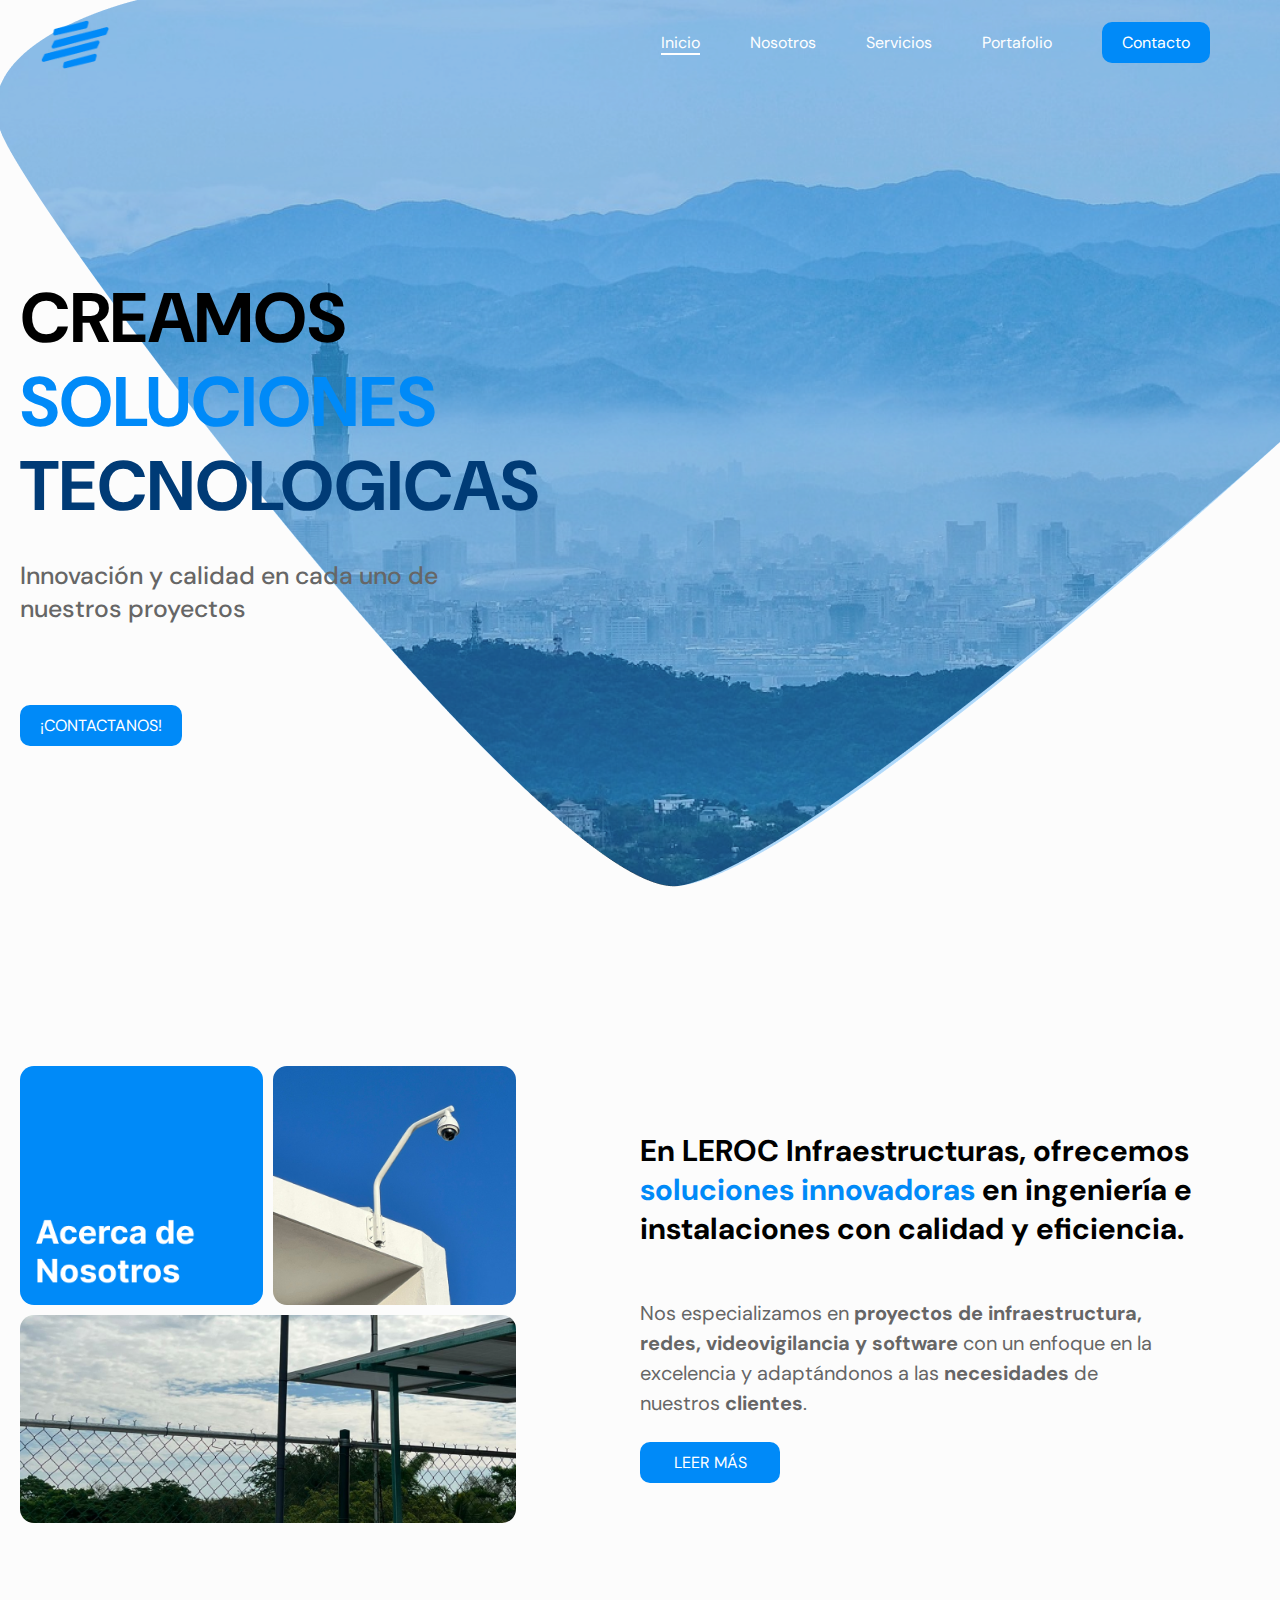
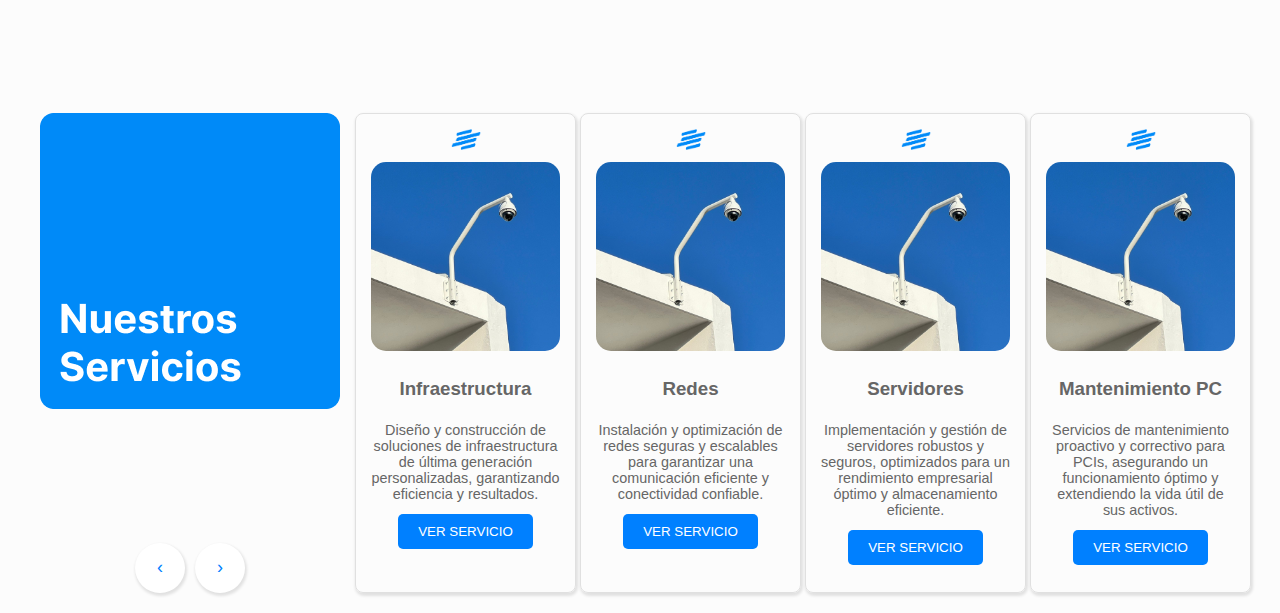
==== commit 8cda4544: "Nah I'd Win" ====
--- a/index.html
+++ b/index.html
@@ -58,30 +58,55 @@
                         <button class="nav-arrow">&#8250;</button>
                     </div>
                 </div>
+                
                 <div class="service-item">
+                    <div class="service-logo">
+                        <img src="images/logochido.png" alt="Logo del servicio" class="logo-image">
+                    </div>
                     <img src="images/Camara.png" alt="Servicio 1" class="service-image">
                     <h3 class="service-title">Infraestructura</h3>
                     <p class="service-description">Diseño y construcción de soluciones de infraestructura de última generación personalizadas, garantizando eficiencia y resultados.</p>
-                    <button class="service-button">BOTÓN</button>
+                    <div class="button-wrapper">
+                        <button class="service-button">VER SERVICIO</button>
+                    </div>
                 </div>
+        
                 <div class="service-item">
-                    <img src="images/Infraestructura.png" alt="Servicio 2" class="service-image">
+                    <div class="service-logo">
+                        <img src="images/logochido.png" alt="Logo del servicio" class="logo-image">
+                    </div>
+                    <img src="images/Camara.png" alt="Servicio 1" class="service-image">
                     <h3 class="service-title">Redes</h3>
                     <p class="service-description">Instalación y optimización de redes seguras y escalables para garantizar una comunicación eficiente y conectividad confiable.</p>
-                    <button class="service-button">BOTÓN</button>
+                    <div class="button-wrapper">
+                        <button class="service-button">VER SERVICIO</button>
+                    </div>
                 </div>
+
                 <div class="service-item">
-                    <img src="images/test.jpg" alt="Servicio 3" class="service-image">
+                    <div class="service-logo">
+                        <img src="images/logochido.png" alt="Logo del servicio" class="logo-image">
+                    </div>
+                    <img src="images/Camara.png" alt="Servicio 1" class="service-image">
                     <h3 class="service-title">Servidores</h3>
                     <p class="service-description">Implementación y gestión de servidores robustos y seguros, optimizados para un rendimiento empresarial óptimo y almacenamiento eficiente.</p>
-                    <button class="service-button">BOTÓN</button>
+                    <div class="button-wrapper">
+                        <button class="service-button">VER SERVICIO</button>
+                    </div>
                 </div>
+
                 <div class="service-item">
-                    <img src="images/Camara.png" alt="Servicio 4" class="service-image">
+                    <div class="service-logo">
+                        <img src="images/logochido.png" alt="Logo del servicio" class="logo-image">
+                    </div>
+                    <img src="images/Camara.png" alt="Servicio 1" class="service-image">
                     <h3 class="service-title">Mantenimiento PC</h3>
                     <p class="service-description">Servicios de mantenimiento proactivo y correctivo para PCIs, asegurando un funcionamiento óptimo y extendiendo la vida útil de sus activos.</p>
-                    <button class="service-button">BOTÓN</button>
+                    <div class="button-wrapper">
+                        <button class="service-button">VER SERVICIO</button>
+                    </div>
                 </div>
+                
             </div>
         </section>
     </div>
--- a/css/inicio.css
+++ b/css/inicio.css
@@ -218,7 +218,8 @@
 
 .nosotros-content h2 {
     font-size: 30px;
-    margin-bottom: 50px;;
+    margin-bottom: 50px;
+    font-family: 'DM Sans', sans-serif;
 }
 
 .highlight {
@@ -244,6 +245,7 @@
     width: 100px;
     text-align: center;
     font-weight: 400;
+    font-family: 'DM Sans', sans-serif;
 }
 
 /* Responsive adjustments */
@@ -262,7 +264,6 @@
 }
 
 /* Estilos para la Sección de Servicios */
-
 
 .servicios-section {
     max-width: 1500px;
@@ -275,20 +276,18 @@
     margin-top: 120px;
     display: grid;
     grid-template-columns: 1fr 1fr 1fr 1fr 1fr;
-    gap: 20px;
-}
-
-.main-image-container {
-    grid-row: span 2;
+    gap: 15px; /* Reducido de 20px a 15px para disminuir el espacio entre los items */
+}
+
+.service-item {
+    width: 90%; /* Aumentado de 80% a 90% para reducir el espacio entre los items */
+    border: 1px solid #e0e0e0;
+    border-radius: 8px;
+    padding: 15px; /* Reducido de 20px a 15px para disminuir el espacio interno */
     display: flex;
     flex-direction: column;
-}
-
-.main-image {
-    width: 100%;
-    height: auto;
-    aspect-ratio: 1;
-    object-fit: cover;
+    align-items: center;
+    box-shadow: rgba(0, 0, 0, 0.11) 1px 2px 3px 1px;
 }
 
 .navigation {
@@ -314,34 +313,33 @@
     margin-top: 120px;
 }
 
-.service-item {
-    border: 1px solid #e0e0e0;
-    border-radius: 8px;
-    padding: 20px;
-    display: flex;
-    flex-direction: column;
-    align-items: center;
-    box-shadow: rgba(0, 0, 0, 0.11) 1px 2px 3px 1px
-}
-
+.logo-image {
+    width: 30px; /* Ajusta según el tamaño deseado */
+    height: auto;
+}
+
+/* Ajuste adicional para la imagen del servicio */
 .service-image {
     width: 100%;
     aspect-ratio: 1;
     object-fit: cover;
-    margin-bottom: 10px;
+    margin-bottom: 8px; /* Reducido de 10px a 8px */
     border-radius: 15px;
-}
-
+    margin-top: 8px; /* Reducido de 10px a 8px */
+}
+
+/* Ajuste para el título del servicio */
 .service-title {
     font-weight: bold;
-    margin-bottom: 10px;
+    margin-bottom: 8px; /* Reducido de 10px a 8px */
     color: #666666;
 }
 
+/* Ajuste para la descripción del servicio si es necesario */
 .service-description {
     font-size: 0.9em;
     text-align: center;
-    margin-bottom: 15px;
+    margin-bottom: 12px; /* Reducido de 15px a 12px si existe */
     color: #666666;
 }
 
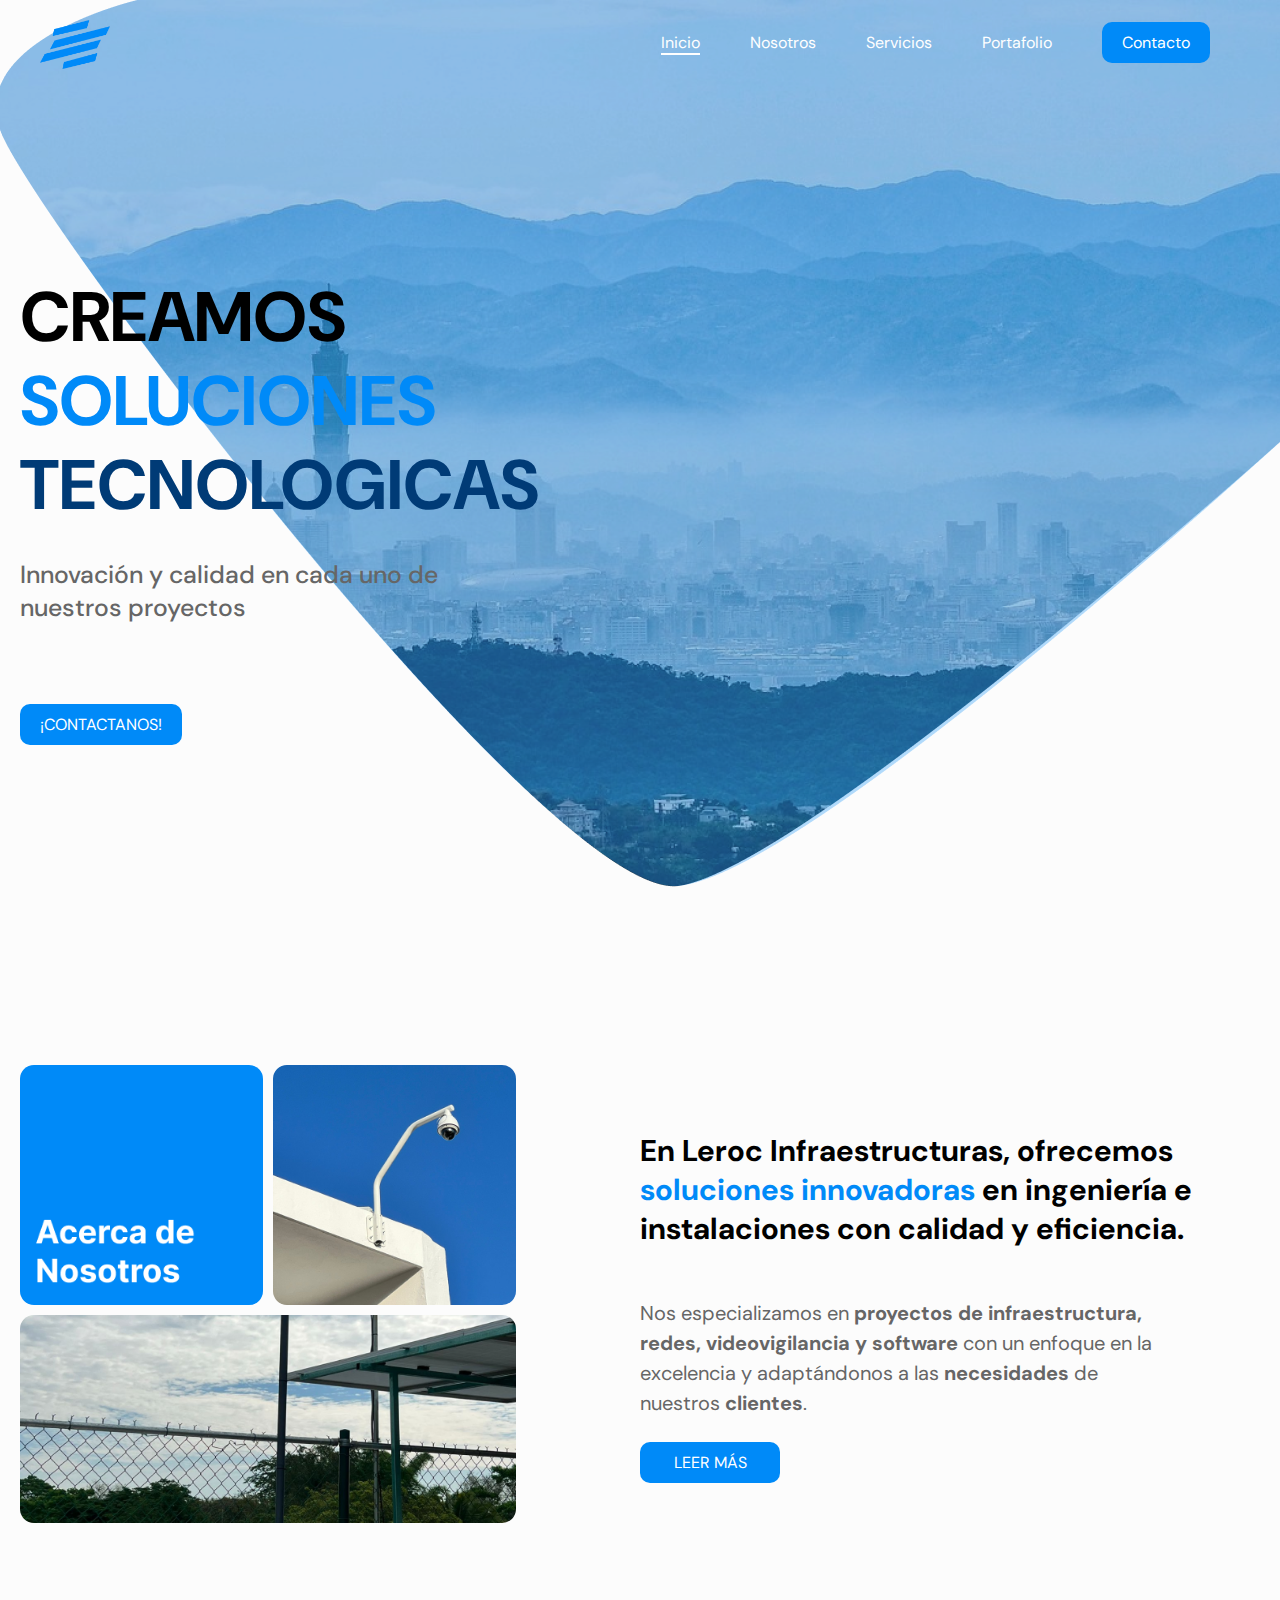
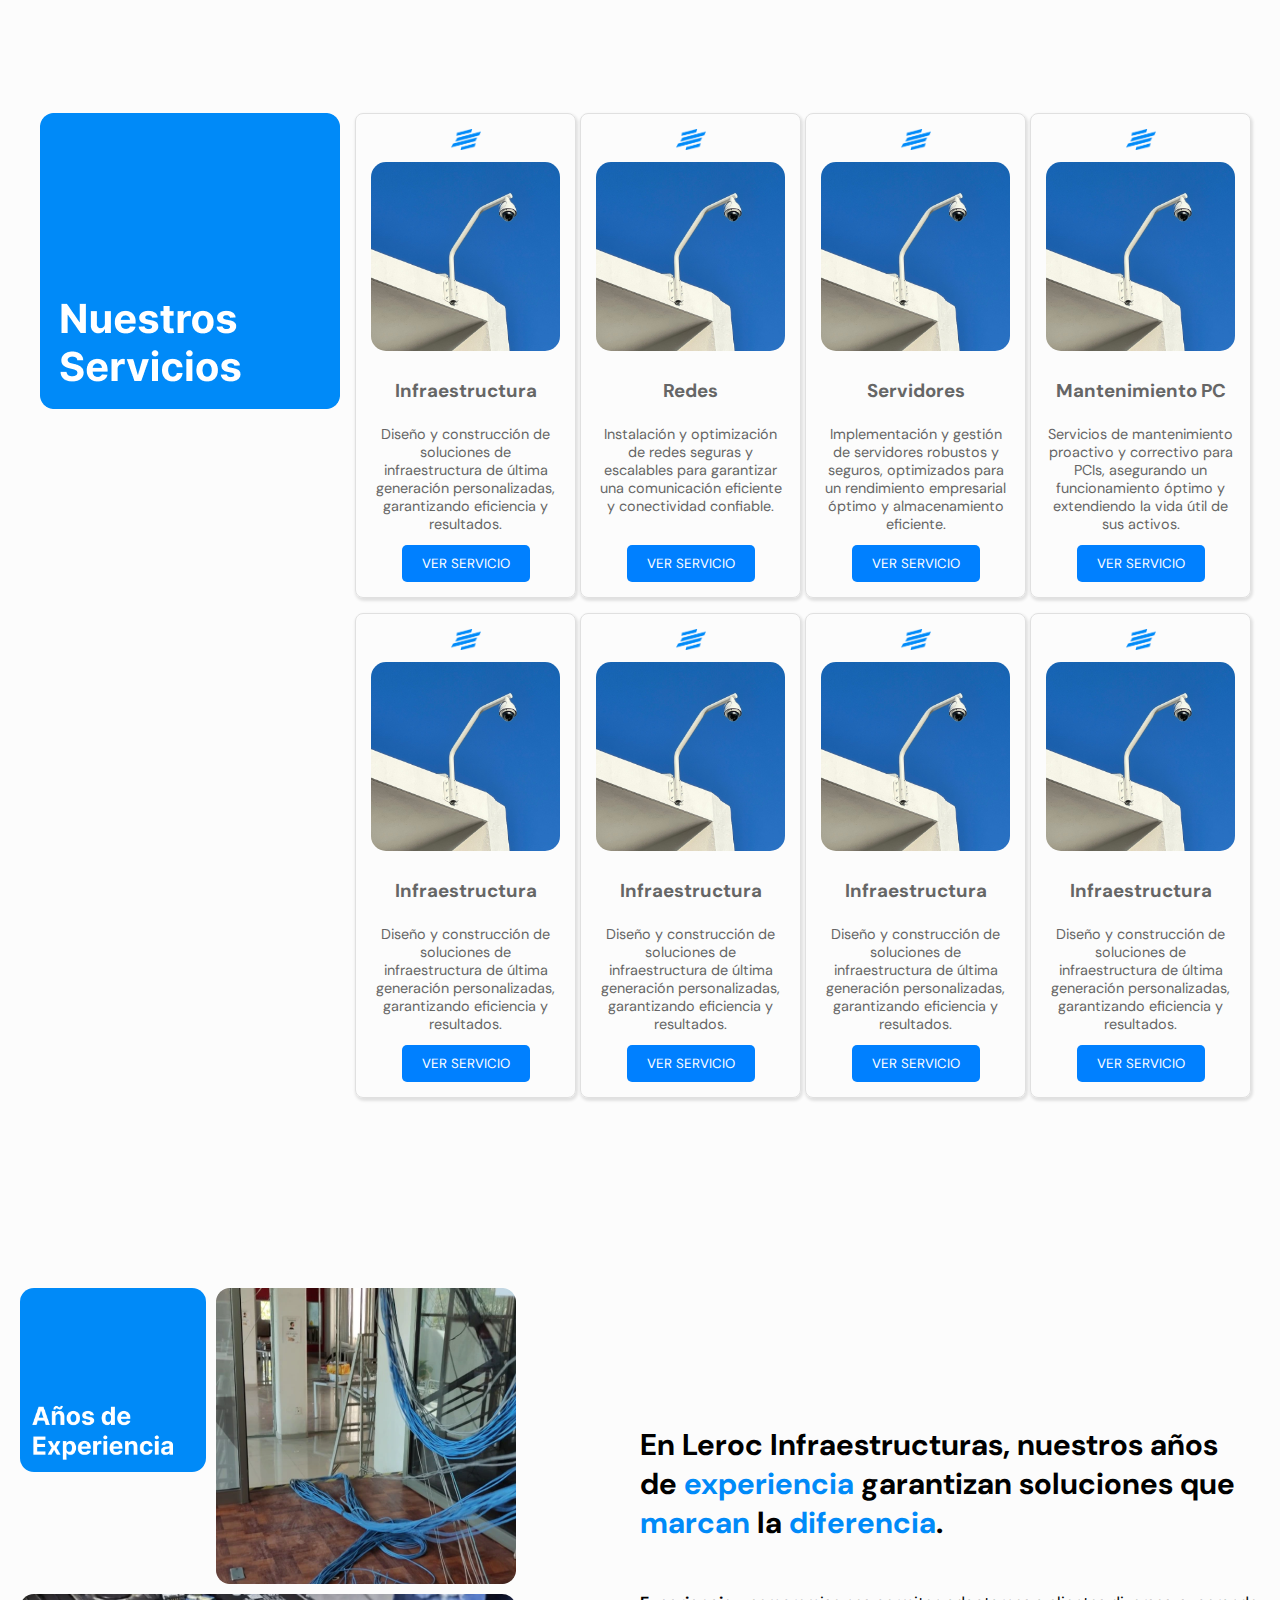
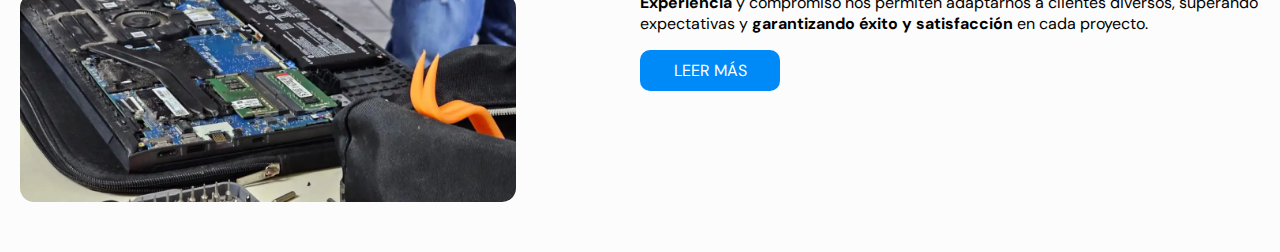
==== commit e6264bf2: "uwu" ====
--- a/index.html
+++ b/index.html
@@ -43,7 +43,7 @@
                     <img src="images/Infraestructura.png" alt="Service 3" class="nosotros-image large-image slide-in-bottom-3">
                 </div>
                 <div class="nosotros-content">
-                    <h2>En LEROC Infraestructuras, ofrecemos <span class="highlight">soluciones innovadoras</span> en ingeniería e instalaciones con calidad y eficiencia.</h2>
+                    <h2>En Leroc Infraestructuras, ofrecemos <span class="highlight">soluciones innovadoras</span> en ingeniería e instalaciones con calidad y eficiencia.</h2>
                     <p>Nos especializamos en <strong>proyectos de infraestructura, redes, videovigilancia y software</strong> con un enfoque en la excelencia y adaptándonos a las <strong>necesidades</strong> de nuestros <strong>clientes</strong>.</p>
                     <a href="#" class="cta-button">LEER MÁS</a>
                 </div>
@@ -53,10 +53,6 @@
             <div class="servicios-container">
                 <div class="main-image-container">
                     <img src="images/NuestrosServicios.png" alt="Imagen principal" class="main-image">
-                    <div class="navigation">
-                        <button class="nav-arrow">&#8249;</button>
-                        <button class="nav-arrow">&#8250;</button>
-                    </div>
                 </div>
                 
                 <div class="service-item">
@@ -67,7 +63,7 @@
                     <h3 class="service-title">Infraestructura</h3>
                     <p class="service-description">Diseño y construcción de soluciones de infraestructura de última generación personalizadas, garantizando eficiencia y resultados.</p>
                     <div class="button-wrapper">
-                        <button class="service-button">VER SERVICIO</button>
+                        <button class="service-button ">VER SERVICIO</button>
                     </div>
                 </div>
         
@@ -107,7 +103,74 @@
                     </div>
                 </div>
                 
+                <div>
+                    
+                </div>
+
+                <div class="service-item">
+                    <div class="service-logo">
+                        <img src="images/logochido.png" alt="Logo del servicio" class="logo-image">
+                    </div>
+                    <img src="images/Camara.png" alt="Servicio 1" class="service-image">
+                    <h3 class="service-title">Infraestructura</h3>
+                    <p class="service-description">Diseño y construcción de soluciones de infraestructura de última generación personalizadas, garantizando eficiencia y resultados.</p>
+                    <div class="button-wrapper">
+                        <button class="service-button ">VER SERVICIO</button>
+                    </div>
+                </div>
+
+                <div class="service-item">
+                    <div class="service-logo">
+                        <img src="images/logochido.png" alt="Logo del servicio" class="logo-image">
+                    </div>
+                    <img src="images/Camara.png" alt="Servicio 1" class="service-image">
+                    <h3 class="service-title">Infraestructura</h3>
+                    <p class="service-description">Diseño y construcción de soluciones de infraestructura de última generación personalizadas, garantizando eficiencia y resultados.</p>
+                    <div class="button-wrapper">
+                        <button class="service-button ">VER SERVICIO</button>
+                    </div>
+                </div>
+
+                <div class="service-item">
+                    <div class="service-logo">
+                        <img src="images/logochido.png" alt="Logo del servicio" class="logo-image">
+                    </div>
+                    <img src="images/Camara.png" alt="Servicio 1" class="service-image">
+                    <h3 class="service-title">Infraestructura</h3>
+                    <p class="service-description">Diseño y construcción de soluciones de infraestructura de última generación personalizadas, garantizando eficiencia y resultados.</p>
+                    <div class="button-wrapper">
+                        <button class="service-button ">VER SERVICIO</button>
+                    </div>
+                </div>
+
+                <div class="service-item">
+                    <div class="service-logo">
+                        <img src="images/logochido.png" alt="Logo del servicio" class="logo-image">
+                    </div>
+                    <img src="images/Camara.png" alt="Servicio 1" class="service-image">
+                    <h3 class="service-title">Infraestructura</h3>
+                    <p class="service-description">Diseño y construcción de soluciones de infraestructura de última generación personalizadas, garantizando eficiencia y resultados.</p>
+                    <div class="button-wrapper">
+                        <button class="service-button ">VER SERVICIO</button>
+                    </div>
+                </div>
             </div>
+        </section>
+        <section class="exp-section">
+            <div class="exp-container">
+                <div class="exp-images">
+                    <img src="images/AñosdeExperiencia.png" alt="Service 1" class="exp-image slide-in-bottom">
+                    <img src="images/Redes.png" alt="Service 2" class="exp slide-in-bottom-2">
+                    <img src="images/PC.png" alt="Service 3" class="exp-image large-image slide-in-bottom-3">
+                </div>
+                <div class="exp-content">
+                    <h2>En Leroc Infraestructuras, nuestros años de <span class="highlight">experiencia</span> garantizan soluciones que <span class="highlight">marcan</span> la <span class="highlight">diferencia</span>.</h2>
+                    <p><strong>Experiencia</strong> y compromiso nos permiten adaptarnos a clientes diversos, superando expectativas y <strong>garantizando éxito y satisfacción</strong> en cada proyecto.</p>
+                    <a href="#" class="cta-button">LEER MÁS</a>
+                </div>
+            </div>
+        </section>
+        <section class="marcas-section">
         </section>
     </div>
 </body>
--- a/css/inicio.css
+++ b/css/inicio.css
@@ -246,6 +246,10 @@
     text-align: center;
     font-weight: 400;
     font-family: 'DM Sans', sans-serif;
+}
+
+.cta-button:hover {
+    background-color: #005f99;
 }
 
 /* Responsive adjustments */
@@ -333,6 +337,7 @@
     font-weight: bold;
     margin-bottom: 8px; /* Reducido de 10px a 8px */
     color: #666666;
+    font-family: 'DM Sans', sans-serif; /* Fuente que usamos en todo el texto de la página web */
 }
 
 /* Ajuste para la descripción del servicio si es necesario */
@@ -341,18 +346,128 @@
     text-align: center;
     margin-bottom: 12px; /* Reducido de 15px a 12px si existe */
     color: #666666;
+    font-family: 'DM Sans', sans-serif; /* Fuente que usamos en todo el texto de la página web */
+    
+}
+
+.button-wrapper {
+    margin-top: auto; /* Empuja el botón hacia abajo */
 }
 
 .service-button {
     background-color: #0080ff;
     color: white;
+    font-family: 'DM Sans', sans-serif; /* Fuente que usamos en todo el texto de la página web */
     border: none;
     padding: 10px 20px;
     border-radius: 5px;
     cursor: pointer;
+    margin-top: auto;
+}
+
+.service-button:hover {
+    background-color: #005f99;
+}
+
+.press-animate-active {
+    animation: buttonPressAnimation 0.2s ease-in-out;
 }
 
 /*////////////////////////////////////////////////////////////////////////////*/
+
+/* Estilos para la sección de años de experiencia */
+
+.exp-section {
+    padding: 50px 0;
+}
+
+.exp-container {
+    max-width: 1500px;
+    margin: 0 auto;
+    display: flex;
+    justify-content: space-between;
+    align-items: center;
+    margin-top: 120px;
+}
+
+.exp-images {
+    width: 40%;
+    display: grid;
+    grid-template-columns: repeat(2, 1fr);
+    grid-gap: 10px;
+
+}
+
+.exp-image {
+    width: 100%;
+    height: auto;
+    object-fit: cover;
+    border-radius: 14px;
+}
+
+.large-image-exp {
+    grid-column: 1 / span 2;
+    border-radius: 14px;
+    height: 237.px;
+}
+
+.exp-content {
+    width: 50%;
+}
+
+.exp-content h2 {
+    font-size: 30px;
+    margin-bottom: 50px;
+    font-family: 'DM Sans', sans-serif;
+}
+
+.highlight {
+    color: #008AF8;
+}
+
+.nosotros-content p {
+    font-size: 20px;
+    line-height: 1.5;
+    margin-bottom: 24px;
+    max-width: 85%;
+    color: #666666;
+}
+
+.cta-button {
+    display: inline-block;
+    padding: 10px 20px;
+    background-color: #008AF8;
+    color: white;
+    text-decoration: none;
+    border-radius: 10px;
+    font-weight: bold;
+    width: 100px;
+    text-align: center;
+    font-weight: 400;
+    font-family: 'DM Sans', sans-serif;
+}
+
+.cta-button:hover {
+    background-color: #005f99;
+}
+
+/* Responsive adjustments */
+@media (max-width: 768px) {
+    .services-container {
+        flex-direction: column;
+    }
+
+    .services-images, .services-content {
+        width: 100%;
+    }
+
+    .services-images {
+        margin-bottom: 30px;
+    }
+}
+
+
+/*///////////////////////////////////////////////////////////////////////////*/
 
 /* Animaciones */
 
@@ -543,4 +658,18 @@
     animation-timing-function: ease-out;
     opacity: 1;
     }
-}+}
+
+/* Animación para botón del carrusel Acerca de Nosotros */
+
+@keyframes buttonPressAnimation {
+    0% {
+        transform: scale(1);
+    }
+    50% {
+        transform: scale(0.9);
+    }
+    100% {
+        transform: scale(1);
+    }
+}
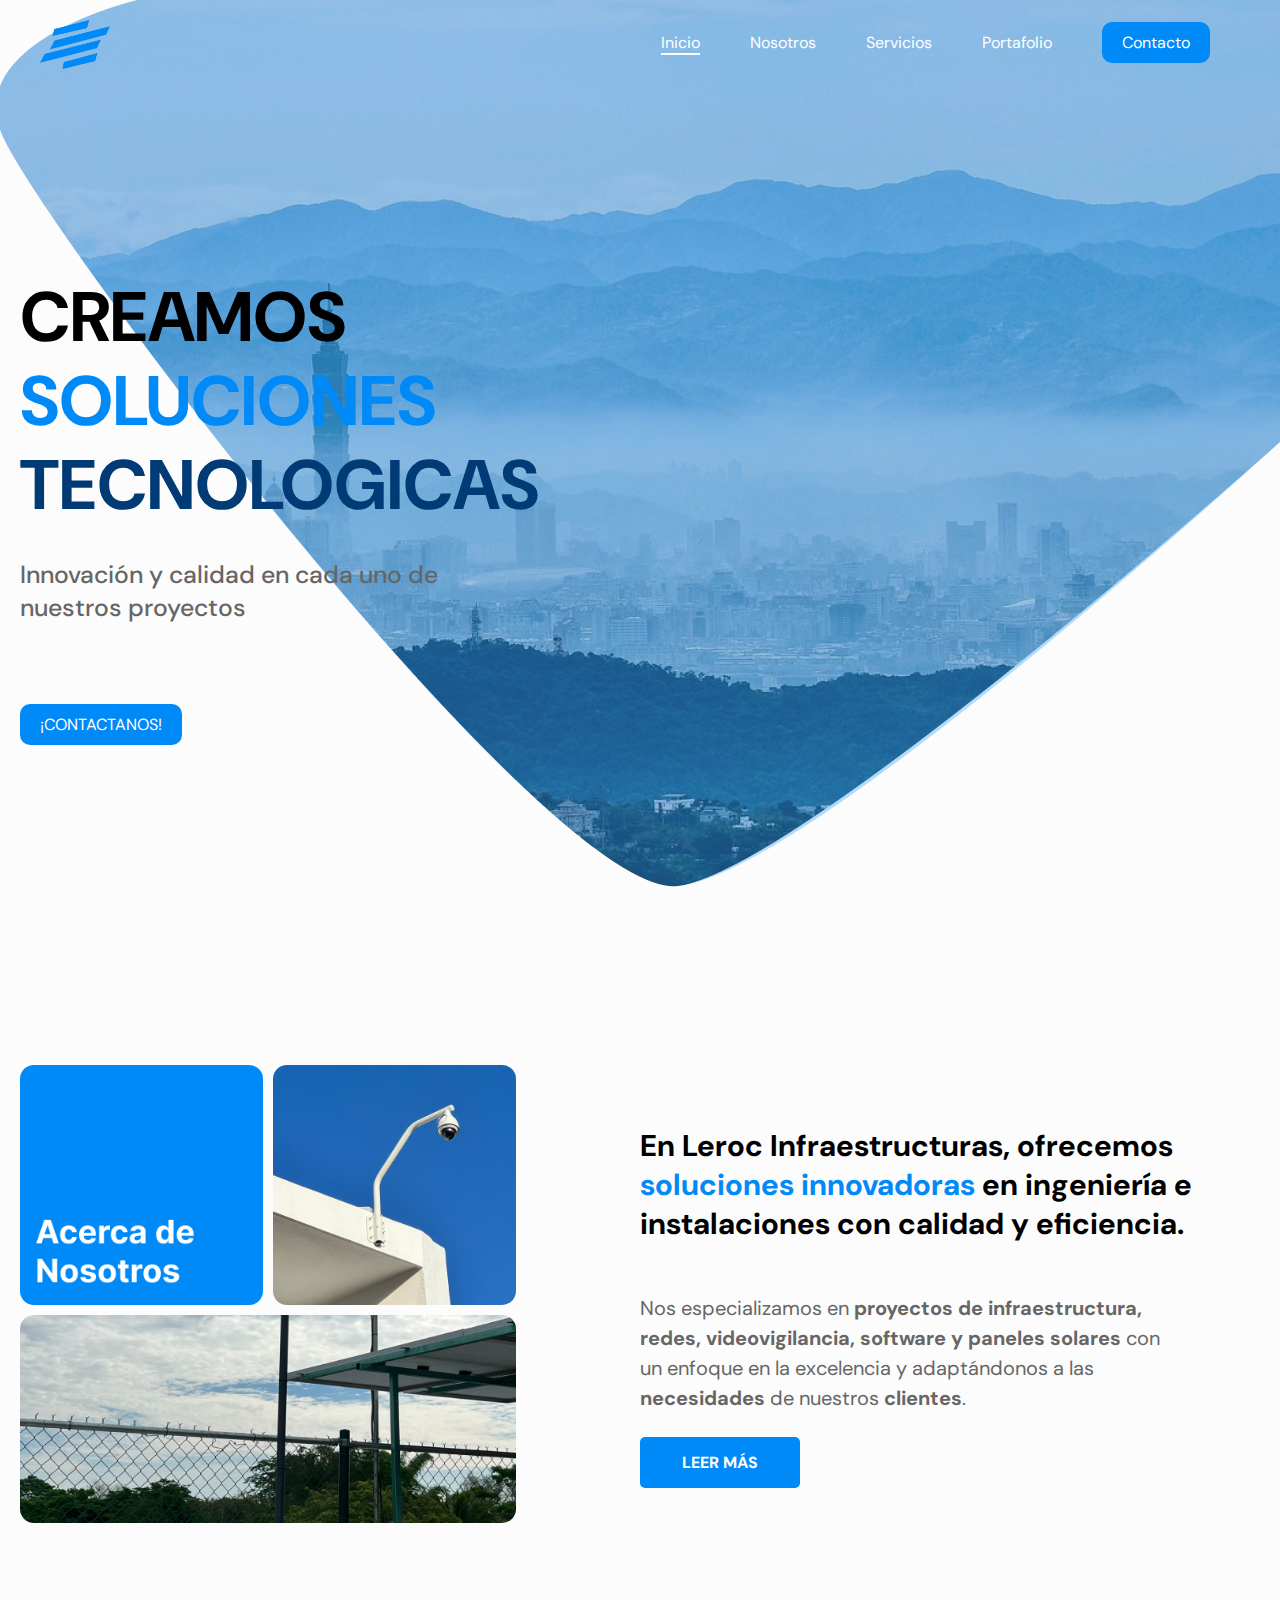
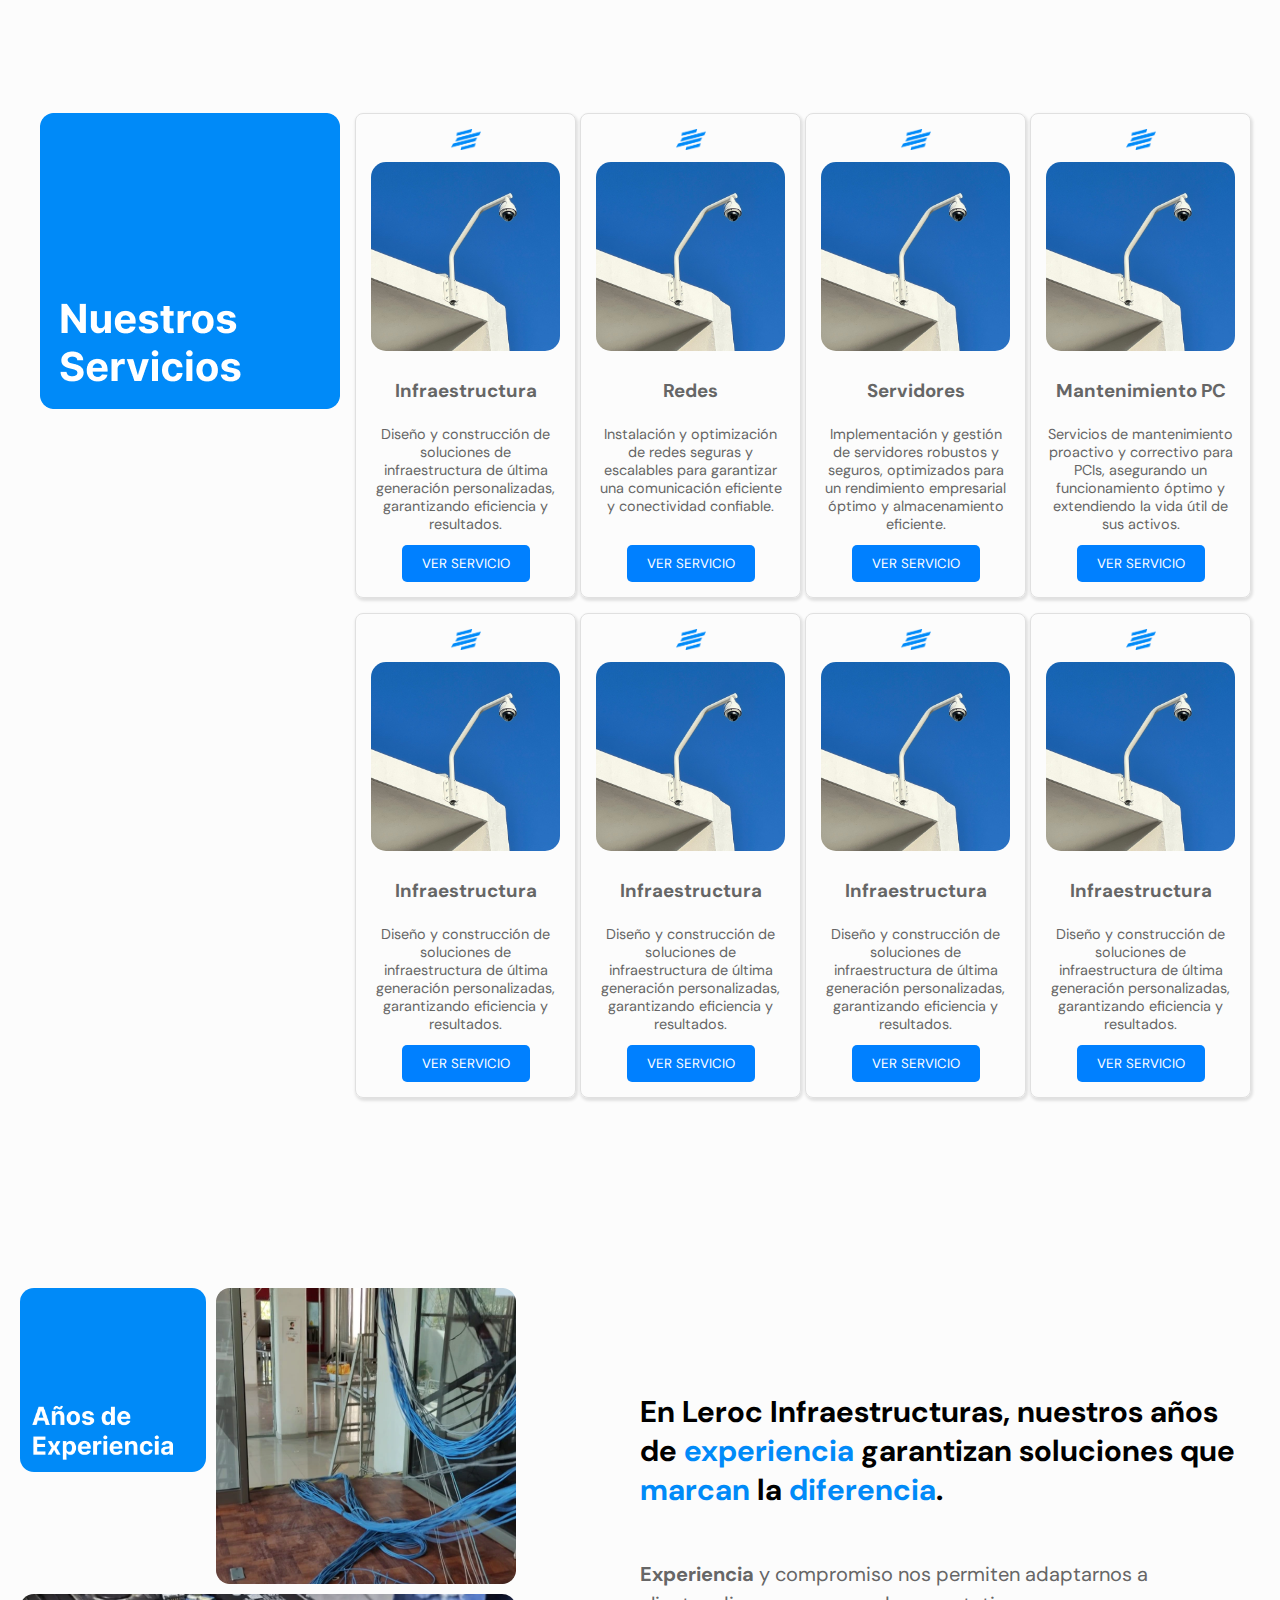
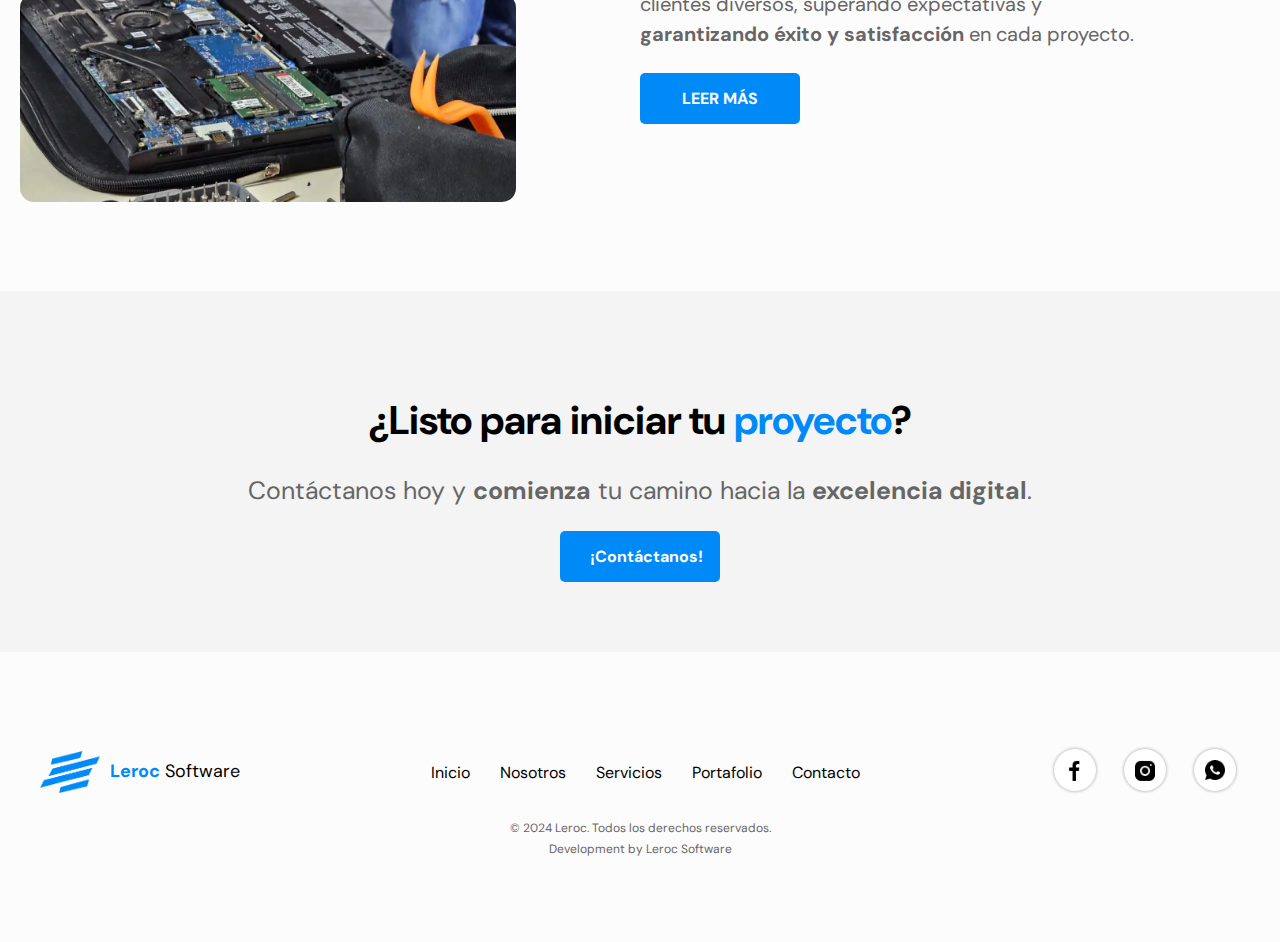
==== commit 6aeadbca: "sexo" ====
--- a/index.html
+++ b/index.html
@@ -44,7 +44,7 @@
                 </div>
                 <div class="nosotros-content">
                     <h2>En Leroc Infraestructuras, ofrecemos <span class="highlight">soluciones innovadoras</span> en ingeniería e instalaciones con calidad y eficiencia.</h2>
-                    <p>Nos especializamos en <strong>proyectos de infraestructura, redes, videovigilancia y software</strong> con un enfoque en la excelencia y adaptándonos a las <strong>necesidades</strong> de nuestros <strong>clientes</strong>.</p>
+                    <p>Nos especializamos en <strong>proyectos de infraestructura, redes, videovigilancia, software y paneles solares</strong> con un enfoque en la excelencia y adaptándonos a las <strong>necesidades</strong> de nuestros <strong>clientes</strong>.</p>
                     <a href="#" class="cta-button">LEER MÁS</a>
                 </div>
             </div>
@@ -173,5 +173,43 @@
         <section class="marcas-section">
         </section>
     </div>
+    <section class="cta-section">
+        <div class="cta-container">
+            <h2>¿Listo para iniciar tu <span class="highlight-blue">proyecto</span>?</h2>
+            <p>Contáctanos hoy y <span class="highlight-bold">comienza</span> tu camino hacia la <span class="highlight-bold">excelencia digital</span>.</p>
+            <a href="/contacto" class="btn-contacto cta-button">¡Contáctanos!</a>
+        </div>
+    </section>
+
+    <footer>
+        <div class="footer-container">
+            <div class="logo-footer">
+                <a href="/index.html">
+                    <img src="images/logochido.png" alt="Leroc Software Logo">
+                    <span class="logo-text">
+                        <strong>Leroc</strong> Software
+                    </span>
+                </a>
+            </div>
+            <nav class="footer-menu">
+                <ul>
+                    <li><a href="/index.html">Inicio</a></li>
+                    <li><a href="/nosotros.html">Nosotros</a></li>
+                    <li><a href="/servicios.html">Servicios</a></li>
+                    <li><a href="/portafolio.html">Portafolio</a></li>
+                    <li><a href="/contacto.html">Contacto</a></li>
+                </ul>
+            </nav>
+            <div class="footer-social">
+                <a href="#"><img src="images/face.png" alt="Facebook"></a>
+                <a href="#"><img src="images/insta.png" alt="Instagram"></a>
+                <a href="#"><img src="images/whats.png" alt="WhatsApp"></a>
+            </div>
+        </div>
+        <div class="footer-bottom">
+            <p>&copy; 2024 Leroc. Todos los derechos reservados.</p>
+            <p>Development by Leroc Software</p>
+        </div>
+    </footer>
 </body>
 </html>
--- a/css/inicio.css
+++ b/css/inicio.css
@@ -161,6 +161,8 @@
     margin-top: -10px;
     cursor: pointer; /* Añadido para mejorar la usabilidad */
     font-weight: 400; /* Cambia a fuente regular */
+    
+    
 }
 
 
@@ -425,7 +427,7 @@
     color: #008AF8;
 }
 
-.nosotros-content p {
+.exp-content p {
     font-size: 20px;
     line-height: 1.5;
     margin-bottom: 24px;
@@ -466,6 +468,147 @@
     }
 }
 
+/*--------------------------------------------------------*/
+/* Estilos para la sección "Llamada a la Acción" */
+.cta-section {
+    margin-top: 3%;
+    padding: 70px 0;
+    background-color: #f4f4f4; /* Fondo gris claro */
+    text-align: center;
+}
+
+.cta-container {
+    margin: 0 auto;
+}
+
+.cta-container h2 {
+    font-size: 40px;
+    color: #000000;
+    margin-bottom: 20px;
+}
+
+.cta-container .highlight-blue {
+    color: #008AF8; /* Color azul para "proyecto" */
+}
+
+.cta-container p {
+    font-size: 25px;
+    color: #666666;
+    line-height: 1.6;
+    margin-bottom: 30px;
+}
+
+.cta-container .highlight-bold {
+    font-weight: bold; /* Negrita para "comienza" y "excelencia digital" */
+}
+
+.cta-button {
+    display: inline-block;
+    background-color: #008AF8;
+    color: #ffffff;
+    padding: 15px 30px;
+    text-decoration: none;
+    font-weight: bold;
+    border-radius: 5px;
+    transition: background-color 0.3s;
+}
+
+.cta-button:hover {
+    background-color: #005bb5;
+}
+
+/*-------------------------------------------------------*/
+/* Footer Styles */
+footer {
+    margin-top: 1%;
+    padding: 80px 0;
+    font-family: 'DM Sans', sans-serif;
+    background-color: #FCFCFC;
+}
+
+.footer-container {
+    display: flex;
+    justify-content: space-between;
+    align-items: center;
+    max-width: 1200px;
+    margin: 0 auto;
+    padding: 0 20px;
+}
+
+.logo-footer {
+    display: flex;
+    align-items: center;
+    gap: 10px; /* Ajustamos la separación entre el logo y el texto */
+}
+
+.logo-footer img {
+    width: 60px; /* Aumentamos un poco el tamaño del logo para mejor visibilidad */
+    height: auto;
+    margin-right: 10px;
+}
+
+.logo-footer a {
+    display: flex;
+    align-items: center;
+    text-decoration: none;
+}
+
+.logo-text {
+    font-size: 18px; /* Aumentamos el tamaño del texto */
+    color: #000000;
+    line-height: 1.5;
+    font-weight: 400;
+}
+
+.logo-text strong {
+    font-weight: 700; /* El nombre "Leroc" en negritas para destacarlo */
+    color: #008AF8; /* Coloreamos "Leroc" en azul para resaltar la marca */
+}
+
+.footer-menu ul {
+    list-style: none;
+    display: flex;
+    gap: 30px;
+    padding: 0;
+    margin: 0;
+}
+
+.footer-menu ul li a {
+    text-decoration: none;
+    font-size: 16px;
+    color: #000000;
+    transition: color 0.3s ease;
+}
+
+.footer-menu ul li a:hover {
+    color: #008AF8;
+}
+
+.footer-social {
+    display: flex;
+    gap: 20px;
+}
+
+.footer-social a img {
+    width: 50px; /* Ajustamos el tamaño de los iconos sociales para mejor consistencia */
+    height: auto;
+    transition: transform 0.3s ease;
+}
+
+.footer-social a:hover img {
+    transform: scale(1.1);
+}
+
+.footer-bottom {
+    text-align: center;
+    margin-top: 20px;
+}
+
+.footer-bottom p {
+    font-size: 12px;
+    color: #666666;
+    margin: 5px 0;
+}
 
 /*///////////////////////////////////////////////////////////////////////////*/
 
